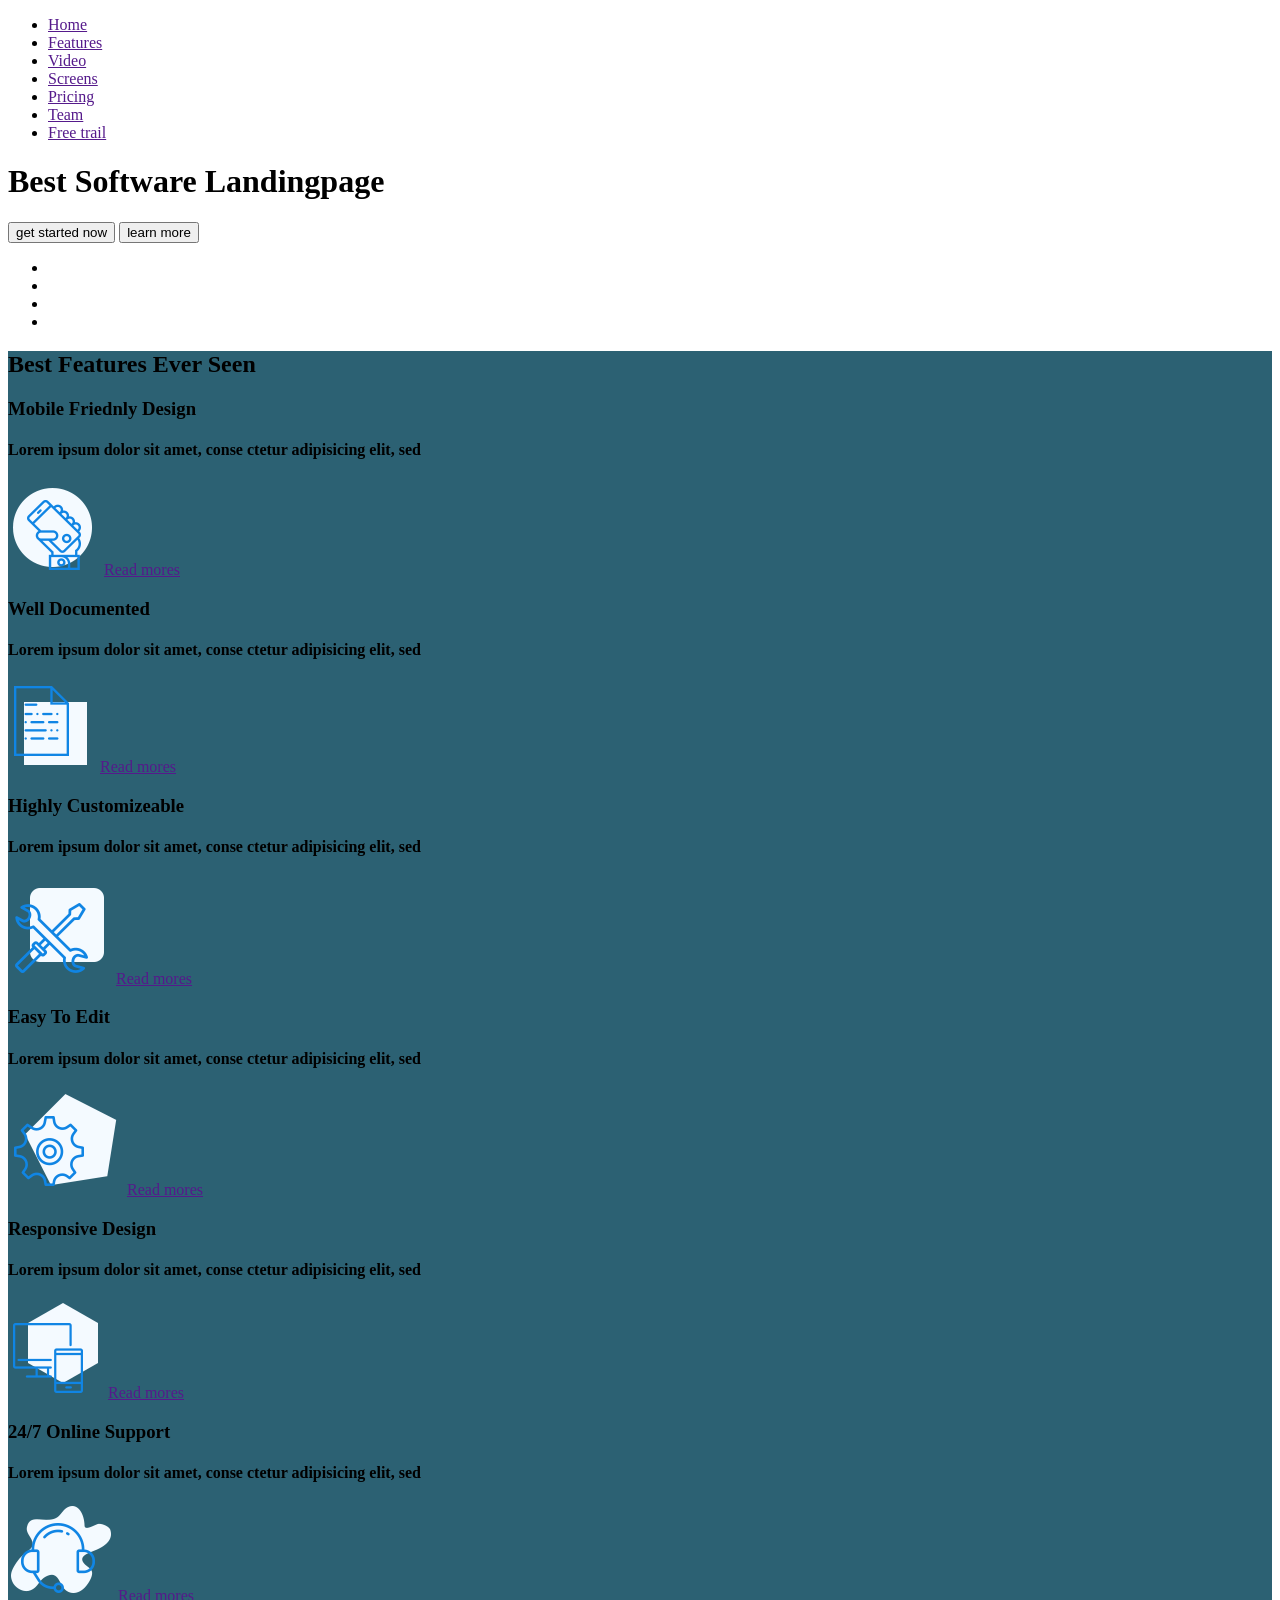
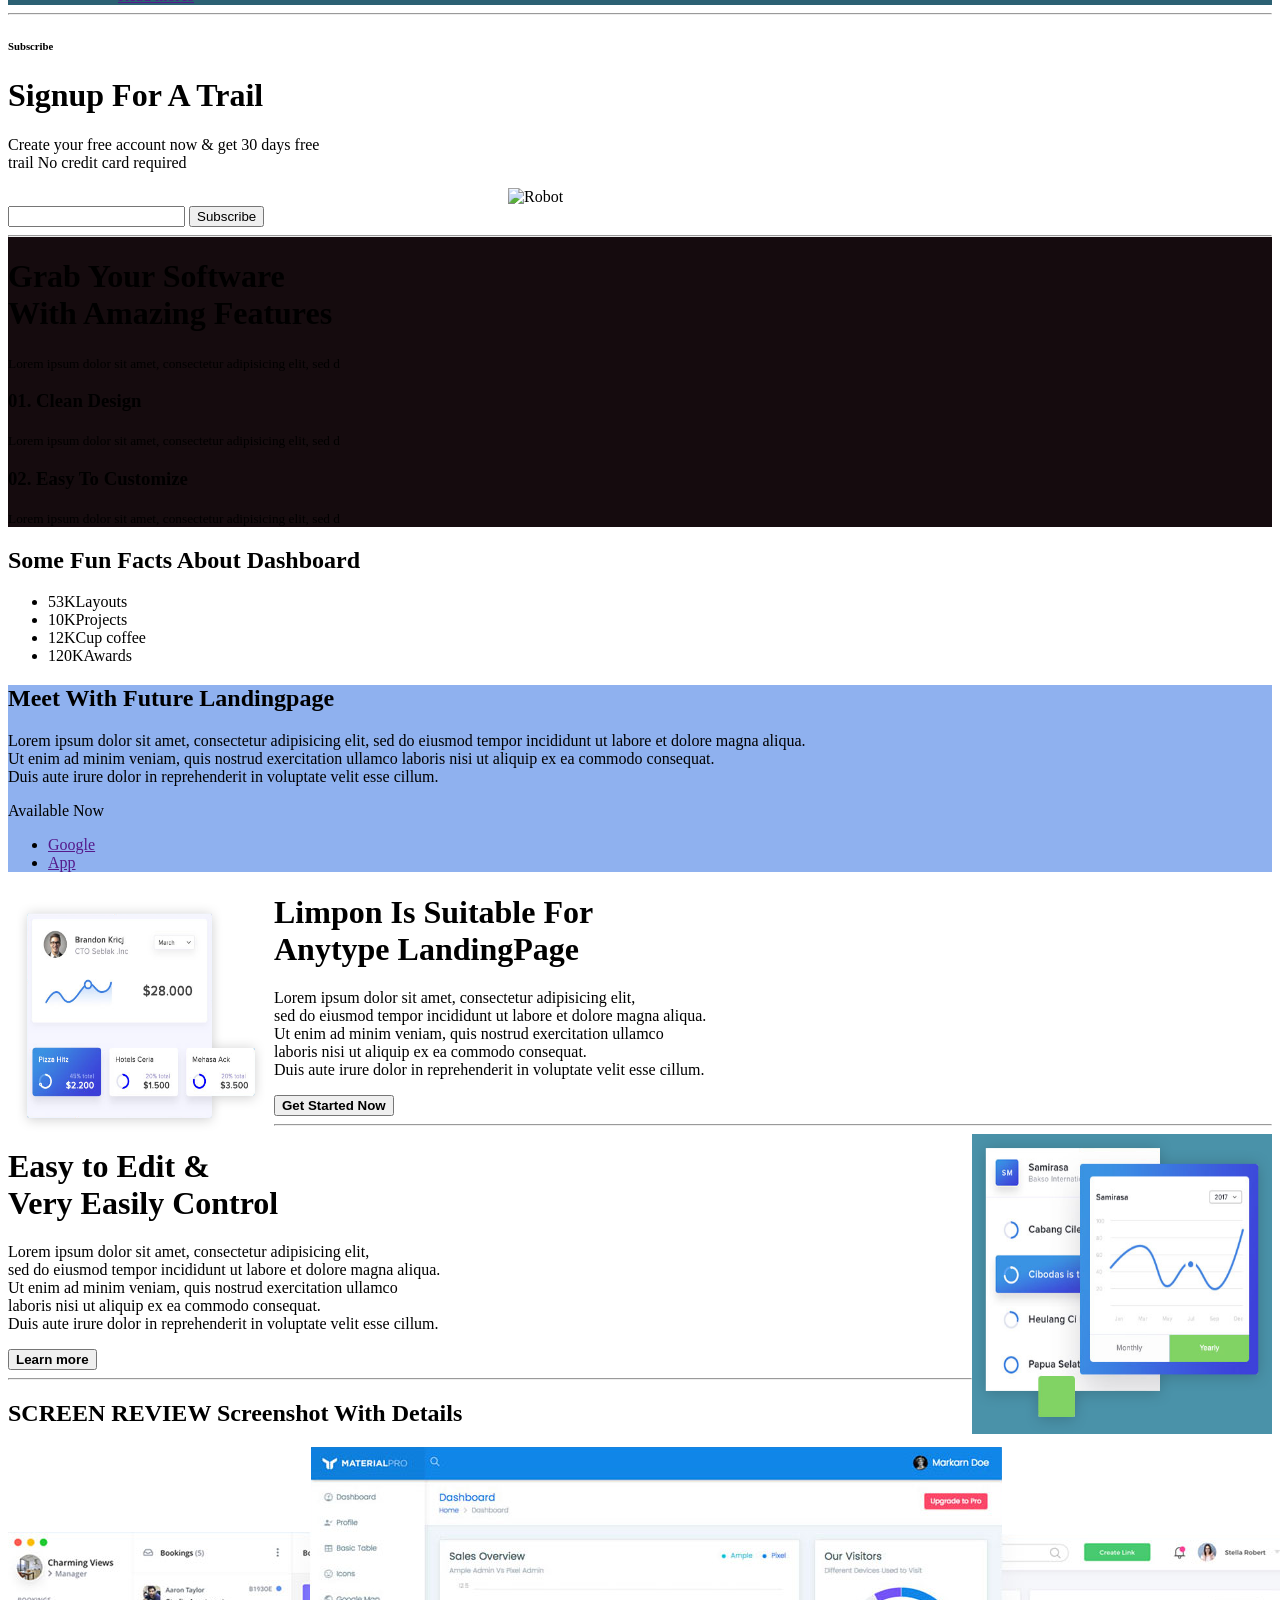
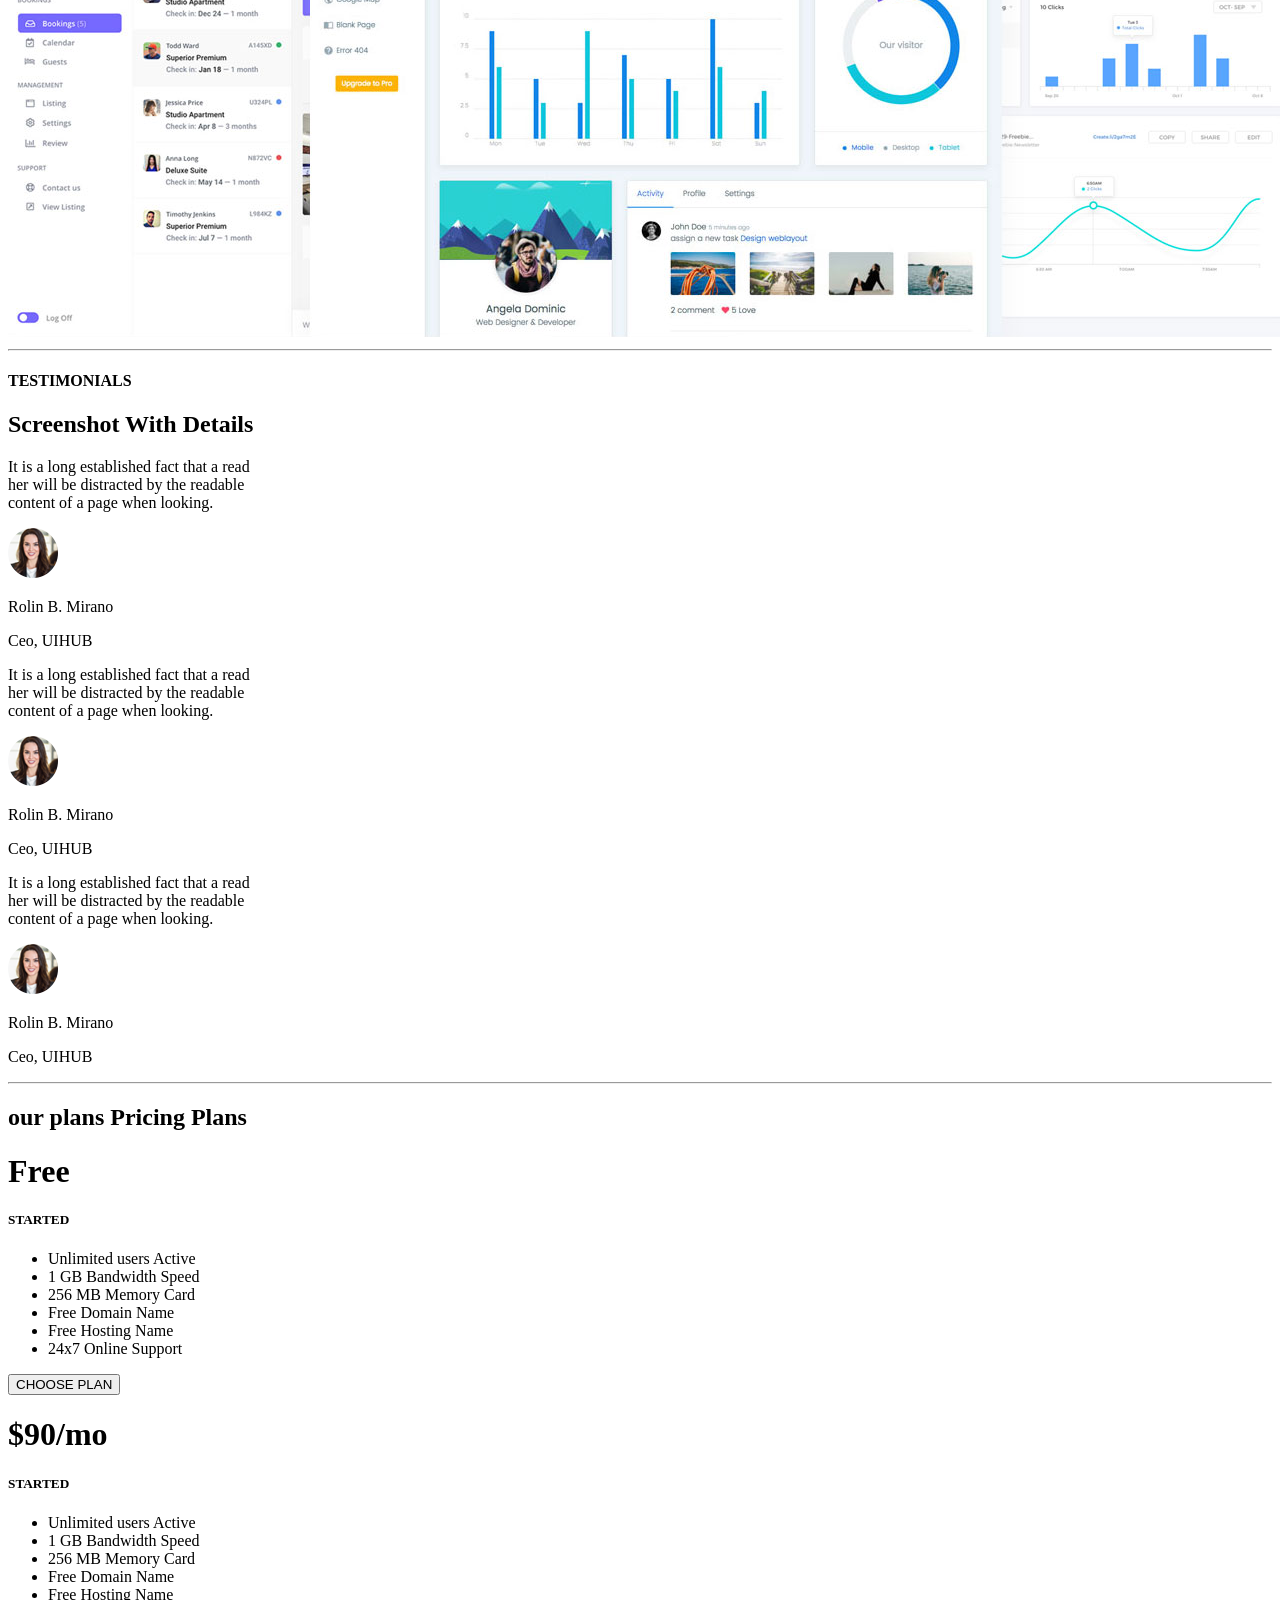
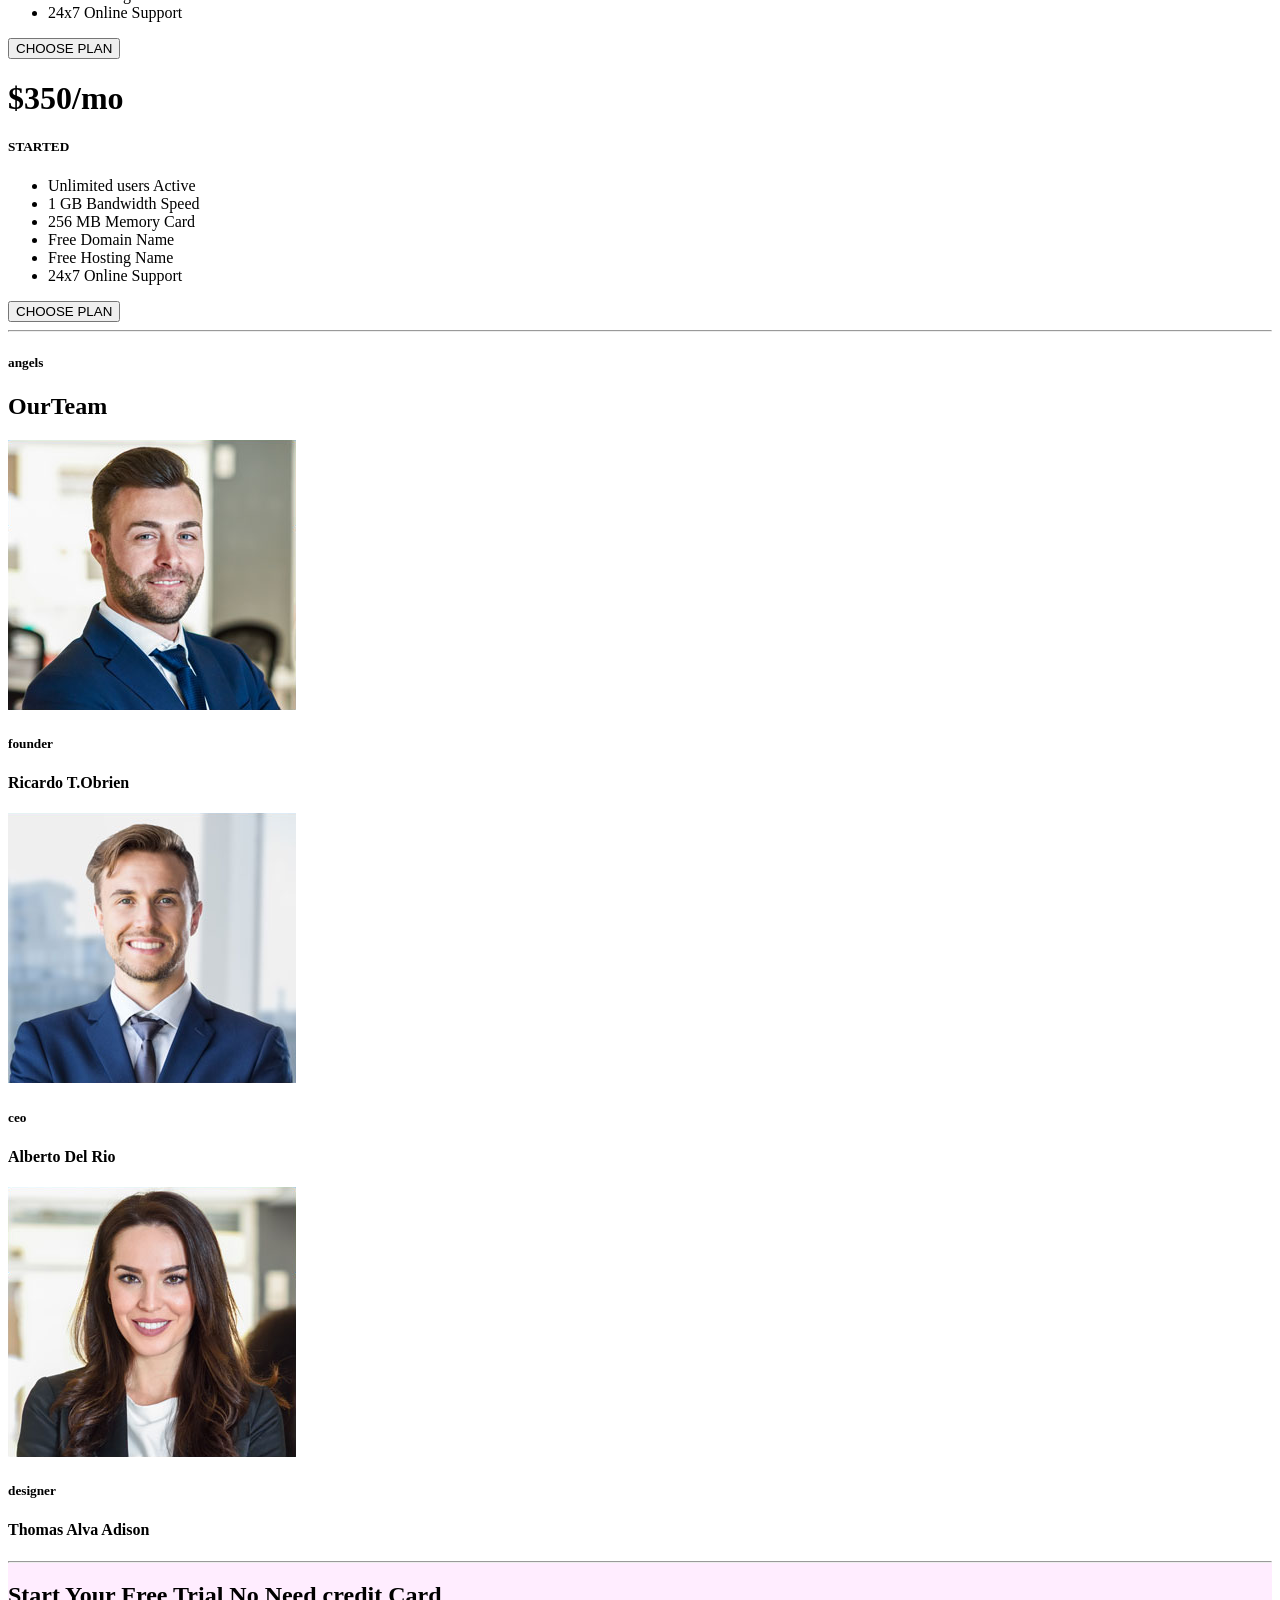
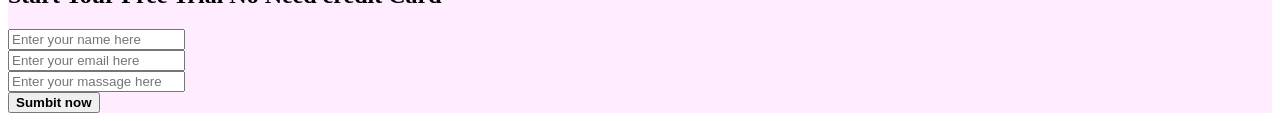
==== index.html @ 0059cb5c "first commit" ====
<!DOCTYPE html>
<html lang="en">
<head>
    <meta charset="UTF-8">
    <title>Limpon2</title>
    <link rel="apple-touch-icon" sizes="57x57" href="img/favicon/apple-touch-icon-57x57.png" data-mce-href="img/favicon/apple-touch-icon-57x57.png">
    <link rel="apple-touch-icon" sizes="60x60" href="img/favicon/apple-touch-icon-60x60.png" data-mce-href="img/favicon/apple-touch-icon-60x60.png">
    <link rel="apple-touch-icon" sizes="72x72" href="img/favicon/apple-touch-icon-72x72.png" data-mce-href="img/favicon/apple-touch-icon-72x72.png">
    <link rel="apple-touch-icon" sizes="76x76" href="img/favicon/apple-touch-icon-76x76.png" data-mce-href="img/favicon/apple-touch-icon-76x76.png">
    <link rel="apple-touch-icon" sizes="114x114" href="img/favicon/apple-touch-icon-114x114.png" data-mce-href="img/favicon/apple-touch-icon-114x114.png">
    <link rel="apple-touch-icon" sizes="120x120" href="img/favicon/apple-touch-icon-120x120.png" data-mce-href="img/favicon/apple-touch-icon-120x120.png">
    <link rel="apple-touch-icon" sizes="144x144" href="img/favicon/apple-touch-icon-144x144.png" data-mce-href="img/favicon/apple-touch-icon-144x144.png">
    <link rel="apple-touch-icon" sizes="152x152" href="img/favicon/apple-touch-icon-152x152.png" data-mce-href="img/favicon/apple-touch-icon-152x152.png">
    <link rel="apple-touch-icon" sizes="180x180" href="img/favicon/apple-touch-icon-180x180.png" data-mce-href="img/favicon/apple-touch-icon-180x180.png">
    <link rel="icon" type="image/png" href="img/favicon/favicon-32x32.png" sizes="32x32" data-mce-href="img/favicon/favicon-32x32.png">
    <link rel="icon" type="image/png" href="img/favicon/android-chrome-192x192.png" sizes="192x192" data-mce-href="img/favicon/android-chrome-192x192.png">
    <link rel="icon" type="image/png" href="img/favicon/favicon-96x96.png" sizes="96x96" data-mce-href="img/favicon/favicon-96x96.png">
    <link rel="icon" type="image/png" href="img/favicon/favicon-16x16.png" sizes="16x16" data-mce-href="img/favicon/favicon-16x16.png">

    <link rel="stylesheet" href="css/style.css">
    <link rel="stylesheet" href="https://cdnjs.cloudflare.com/ajax/libs/normalize/8.0.1/normalize.min.css" integrity="sha512-NhSC1YmyruXifcj/KFRWoC561YpHpc5Jtzgvbuzx5VozKpWvQ+4nXhPdFgmx8xqexRcpAglTj9sIBWINXa8x5w==" crossorigin="anonymous" referrerpolicy="no-referrer" />
    <link href="https://fonts.googleapis.com/css2?family=Open+Sans:wght@400;600;700;800&display=swap" rel="stylesheet">
</head>
<body>
    <!-- 1 header  -->
    <div class="page-header">
        <div class="wrap">
            <div class="box-header">
            <a href="#" class="logo"></a>
            <ul class="nav">
                <li><a href="" class="nav-item">Home</a></li>
                <li><a href="" class="nav-item">Features</a></li>
                <li><a href="" class="nav-item">Video</a></li>
                <li><a href="" class="nav-item">Screens</a></li>
                <li><a href="" class="nav-item">Pricing</a></li>
                <li><a href="" class="nav-item">Team</a></li>
                <li><a href="" class="btn-primary btn-free">Free trail</a></li>
            </ul>
        </div>

            <h1>Best Software Landingpage</h1>
            <div class="btn-group">
                <button class="btn-primary">get started now</button>
                <button class="btn-secondary">learn more</button>
            </div>

        </div>
        <div class="screen-img"></div>

    </div> 

    <!-- 2 sponsors -->
    <div class="page-sponsors">
        <div> 
            <ul class="list-sponsors wrap">
                <li class="list-sponsors-item sponsor-one"></li>
                <li class="list-sponsors-item sponsor-two"></li>
                <li class="list-sponsors-item sponsor-three"></li>
                <li class="list-sponsors-item sponsor-four"></li>
            </ul>
        </div>
    </div>

    <!-- 3 features -->
    <div class="features" style="background-color: rgb(44, 97, 115);">
        <div class="fea"> 
        <h2>Best Features Ever Seen</h2>
        <div>
        <h3>Mobile Friednly Design</h3>
        <h4>Lorem ipsum dolor sit amet, conse ctetur adipisicing elit, sed </h4>
        <img src="img/icon1.png" alt="">
        <a href="">Read mores</a>
        </div>
            <div>
            <h3>Well Documented</h3>
            <h4>Lorem ipsum dolor sit amet, conse ctetur adipisicing elit, sed </h4>
            <img src="img/icon2.png" alt="">
            <a href="">Read mores</a>
            </div>
                <div>
                <h3>Highly Customizeable<h3>
                <h4>Lorem ipsum dolor sit amet, conse ctetur adipisicing elit, sed </h4>
                <img src="img/icon3.png" alt="">
                <a href="">Read mores</a>
                </div>
                    <div>
                    <h3>Easy To Edit</h3>
                    <h4>Lorem ipsum dolor sit amet, conse ctetur adipisicing elit, sed </h4>
                    <img src="img/icon4.png" alt="">
                    <a href="">Read mores</a>
                    </div>
                        <div><h3>Responsive Design<h3>
                        <h4>Lorem ipsum dolor sit amet, conse ctetur adipisicing elit, sed </h4>
                        <img src="img/icon5.png" alt="">
                        <a href="">Read mores</a>
                        </div>
                            <div>
                            <h3>24/7 Online Support</h3>
                            <h4>Lorem ipsum dolor sit amet, conse ctetur adipisicing elit, sed </h4>
                            <img src="img/icon6.png" alt="">
                            <a href="">Read mores</a>
                            </div>
    </div>
</div>

<!--subscribe-->
    <div class = "Robot" >
        <div>
            <hr>
            <h6>Subscribe</h6>
            <h1>Signup For A Trail</h1>
        </div>
        <div>
            <p>Create your free account now & get 30 days free <br> 
                trail No credit card required</p> 
                <img style="margin:0 0 0 500px;" src="D:\Limpon2\img\Robot.png" alt="Robot">
        </div>
        <div><input type="search" id="site-search" name="q">
            <button class ="bth-third">Subscribe</button>
        </div>
    
    </div>

    <div class="Features" style="background-color: rgb(21, 11, 14);">
        <hr>
        <h1>Grab Your  Software <br>
            With Amazing  Features</h1>
        <small>Lorem ipsum dolor sit amet, consectetur adipisicing elit, sed d</small>
        <h3>01. Clean Design</h3>
        <small>Lorem ipsum dolor sit amet, consectetur adipisicing elit, sed d</small>
        <h3>02. Easy To Customize</h3>
        <small>Lorem ipsum dolor sit amet, consectetur adipisicing elit, sed d</small>
    </div>

    <div class="FunFucts">
        <div class="wrap">
            <h2 class="title-h2"> <span>Some Fun Facts</span> About Dashboard </h2>
            <ul class="Fun">
                <li><span>53K</span>Layouts</li>
                <li><span>10K</span>Projects</li>
                <li><span>12K</span>Cup coffee</li>
                <li><span>120K</span>Awards</li>
            </ul>
        </div>
    </div>

    <div class="Video" style="background-color: rgb(143, 177, 239);">
        <div>
        <h2>Meet With Future Landingpage</h2>
        <p>Lorem ipsum dolor sit amet, consectetur adipisicing elit, sed do eiusmod tempor incididunt ut labore et dolore magna aliqua.<br>
            Ut enim ad minim veniam, quis nostrud exercitation ullamco laboris nisi ut aliquip ex ea commodo consequat.<br>
            Duis aute irure dolor in reprehenderit in voluptate velit esse cillum.</p>
            <p>Available Now</p>
        <ul>
            <li><a href="" target="_blank">Google</a></li>
            <li><a href="" target="_blank"ё>App</a></li>
        </ul>
        </div>
    </div>

    <div class="Loremipsum">
        <div>
            <img src="img/Слой 2.png" alt="График" align="left" width="250" height="230" style=" border: 8px solid #ffffff;">
            <h1><b>Limpon Is Suitable For <br>
            Anytype LandingPage</b></h1>
            <p>Lorem ipsum dolor sit amet, consectetur adipisicing elit, <br>
            sed do eiusmod tempor incididunt ut labore et dolore magna aliqua. <br>
            Ut enim ad minim veniam, quis nostrud exercitation ullamco <br>
            laboris nisi ut aliquip ex ea commodo consequat. <br>
            Duis aute irure dolor in reprehenderit in voluptate velit esse cillum.</p>
            <button class="btn-four"><b>Get Started Now</b></button> 
        </div>
    </div>

    <div class="Loremipsum2">
        <div>
            <hr>
            <img src="img/Слой 3.png" alt="График" align="right" width="300" height="300" style="background-color: rgb(74, 146, 169);">
            <h1><b>Easy to Edit & <br>
                Very Easily Control</b></h1></p>
                <p>Lorem ipsum dolor sit amet, consectetur adipisicing elit, <br>
                sed do eiusmod tempor incididunt ut labore et dolore magna aliqua. <br>
                Ut enim ad minim veniam, quis nostrud exercitation ullamco <br>
                laboris nisi ut aliquip ex ea commodo consequat. <br>
                Duis aute irure dolor in reprehenderit in voluptate velit esse cillum.</p>
                <button class="btn-five"><b>Learn more</b></button>
        </div>
    </div>

    <div class="screen_preview">
        <div>
            <hr>
            <h2 class="title-h2-40"> <span> SCREEN REVIEW </span> Screenshot With Details</h2>
            <img src="img/Слой 4.png" alt="График">
        </div>
    </div>
    
    <div class="testimonials">
        <div>
            <hr>
            <h4> TESTIMONIALS </h4>
            <h2> Screenshot With Details</h2>
            <div class="testimonials_1" >
            <div>
                <p> It is a long established fact that a read<br>
                her will be distracted by the readable <br>
                content of a page when looking.</p>
            <img src="img/Слой 7 копия.png" alt="клиент"> 
            <p class = "client"> Rolin B. Mirano </p> 
            <p class = "ceo"> Ceo, UIHUB </p> 
            </div>
            <div>
                <p> It is a long established fact that a read<br>
                her will be distracted by the readable <br>
                content of a page when looking.</p>
            <img src="img/Слой 7 копия.png" alt="клиент"> 
            <p class = "client"> Rolin B. Mirano </p> 
            <p class = "ceo"> Ceo, UIHUB </p> 
            </div>
            <div>
                <p> It is a long established fact that a read<br>
                her will be distracted by the readable <br>
                content of a page when looking.</p>
            <img src="img/Слой 7 копия.png" alt="клиент"> 
            <p class = "client"> Rolin B. Mirano </p> 
            <p class = "ceo"> Ceo, UIHUB </p> 
            </div>
        </div>
    </div>
</div>
<!--plan-->
    <div class="page-plans">
        <div>
            <hr>
            <h2 class="title-h2-40"> <span> our plans </span> Pricing Plans </h2> 
            <div class="box-prise">
            <div class="box-price-item">
            <h1> Free </h1>
            <h5 class="started"> STARTED </h5>
            <ul>
                <li>Unlimited users Active</li>
                <li>1 GB Bandwidth Speed</li>
                <li>256 MB Memory Card</li>
                <li>Free Domain Name</li>
                <li>Free Hosting Name</li>
                <li>24x7 Online Support</li>
            </ul>
                <button class="btn-six"> CHOOSE PLAN </button>
            </div>
            <div class="box-price-item-active">
                <h1> $90/mo </h1>
                <h5 class="started"> STARTED </h5>
                <ul>
                    <li>Unlimited users Active</li>
                    <li>1 GB Bandwidth Speed</li>
                    <li>256 MB Memory Card</li>
                    <li>Free Domain Name</li>
                    <li>Free Hosting Name</li>
                    <li>24x7 Online Support</li>
                </ul>
                    <button class="btn-seven"> CHOOSE PLAN </button>
                </div>
                <div  class="box-price-item">
                    <h1> $350/mo </h1>
                    <h5 class="started"> STARTED </h5>
                    <ul>
                        <li>Unlimited users Active</li>
                        <li>1 GB Bandwidth Speed</li>
                        <li>256 MB Memory Card</li>
                        <li>Free Domain Name</li>
                        <li>Free Hosting Name</li>
                        <li>24x7 Online Support</li>
                    </ul>
                        <button class="btn-six"> CHOOSE PLAN </button>
                    </div>
                </div>
            </div>
        </div>

    <div class="angels">
        <div>
            <div class="angels_1">
                <hr>
            <h5> angels </h5>
            <h2> OurTeam</h2>
            </div>
        <div class="Personal">
        <div>
            <img src="img/Ricardo.png" alt="Ricardo">
            <h5>founder</h5>
            <h4>Ricardo T.Obrien</h4>
        </div>
        <div>
            <img src="img/Alberto.png" alt="Alberto">
            <h5>ceo</h5>
            <h4>Alberto Del Rio</h4>
        </div>
        <div>
            <img src="img/Thomas.png" alt="Thomas">
            <h5>designer</h5>
            <h4>Thomas Alva Adison</h4>
        </div>
        </div>
        </div>
    </div>

    <div class = "Trial" style="background-color: rgb(255, 237, 255);">
        <div>
            <hr>
            <h2>Start Your Free Trial No Need credit Card</h2>
            <form>
                <input class="forms" type="name" placeholder="Enter your name here"><br>
                <input class="forms" type="email" placeholder="Enter your email here"><br>
                <input class="forms" type="massage" placeholder="Enter your massage here"><br>
            </form>
            <button class="btn-primary"><b>Sumbit now</b></button>
        </div>
    </div>
</body>
</html>
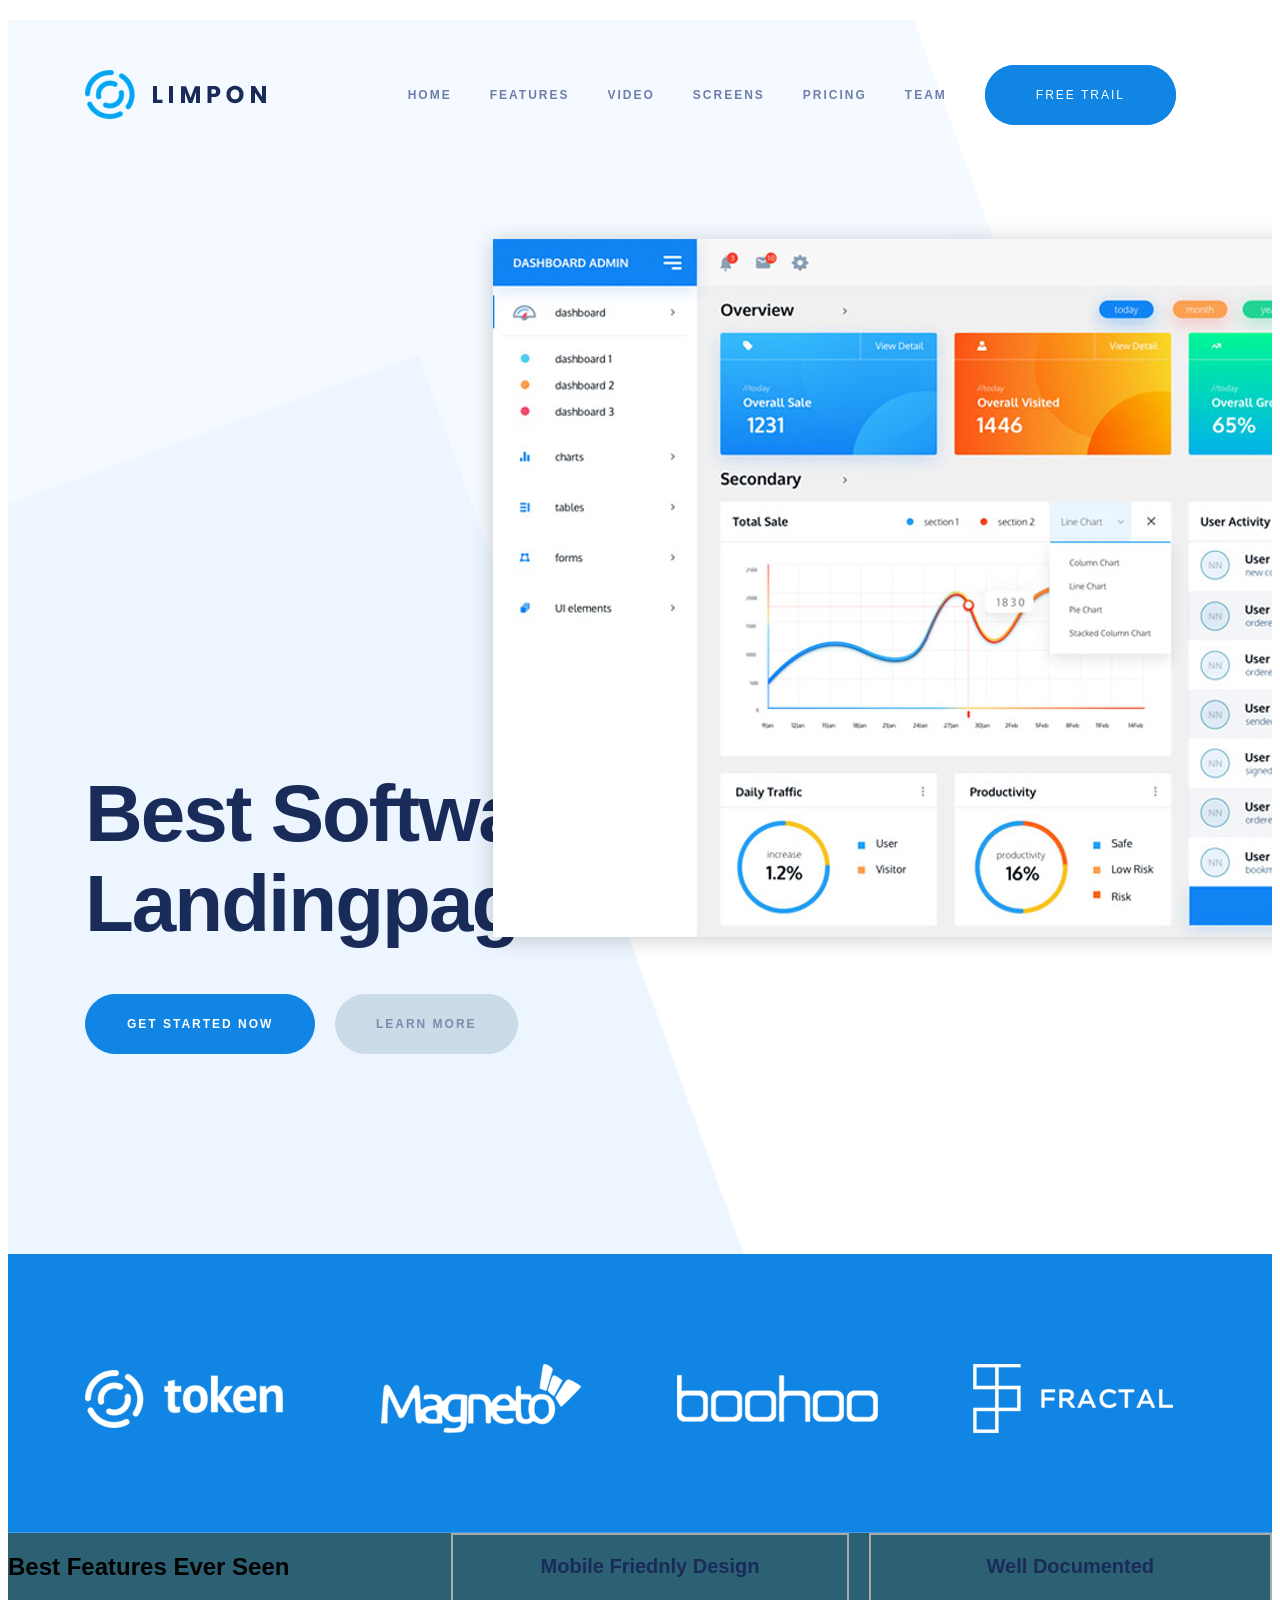
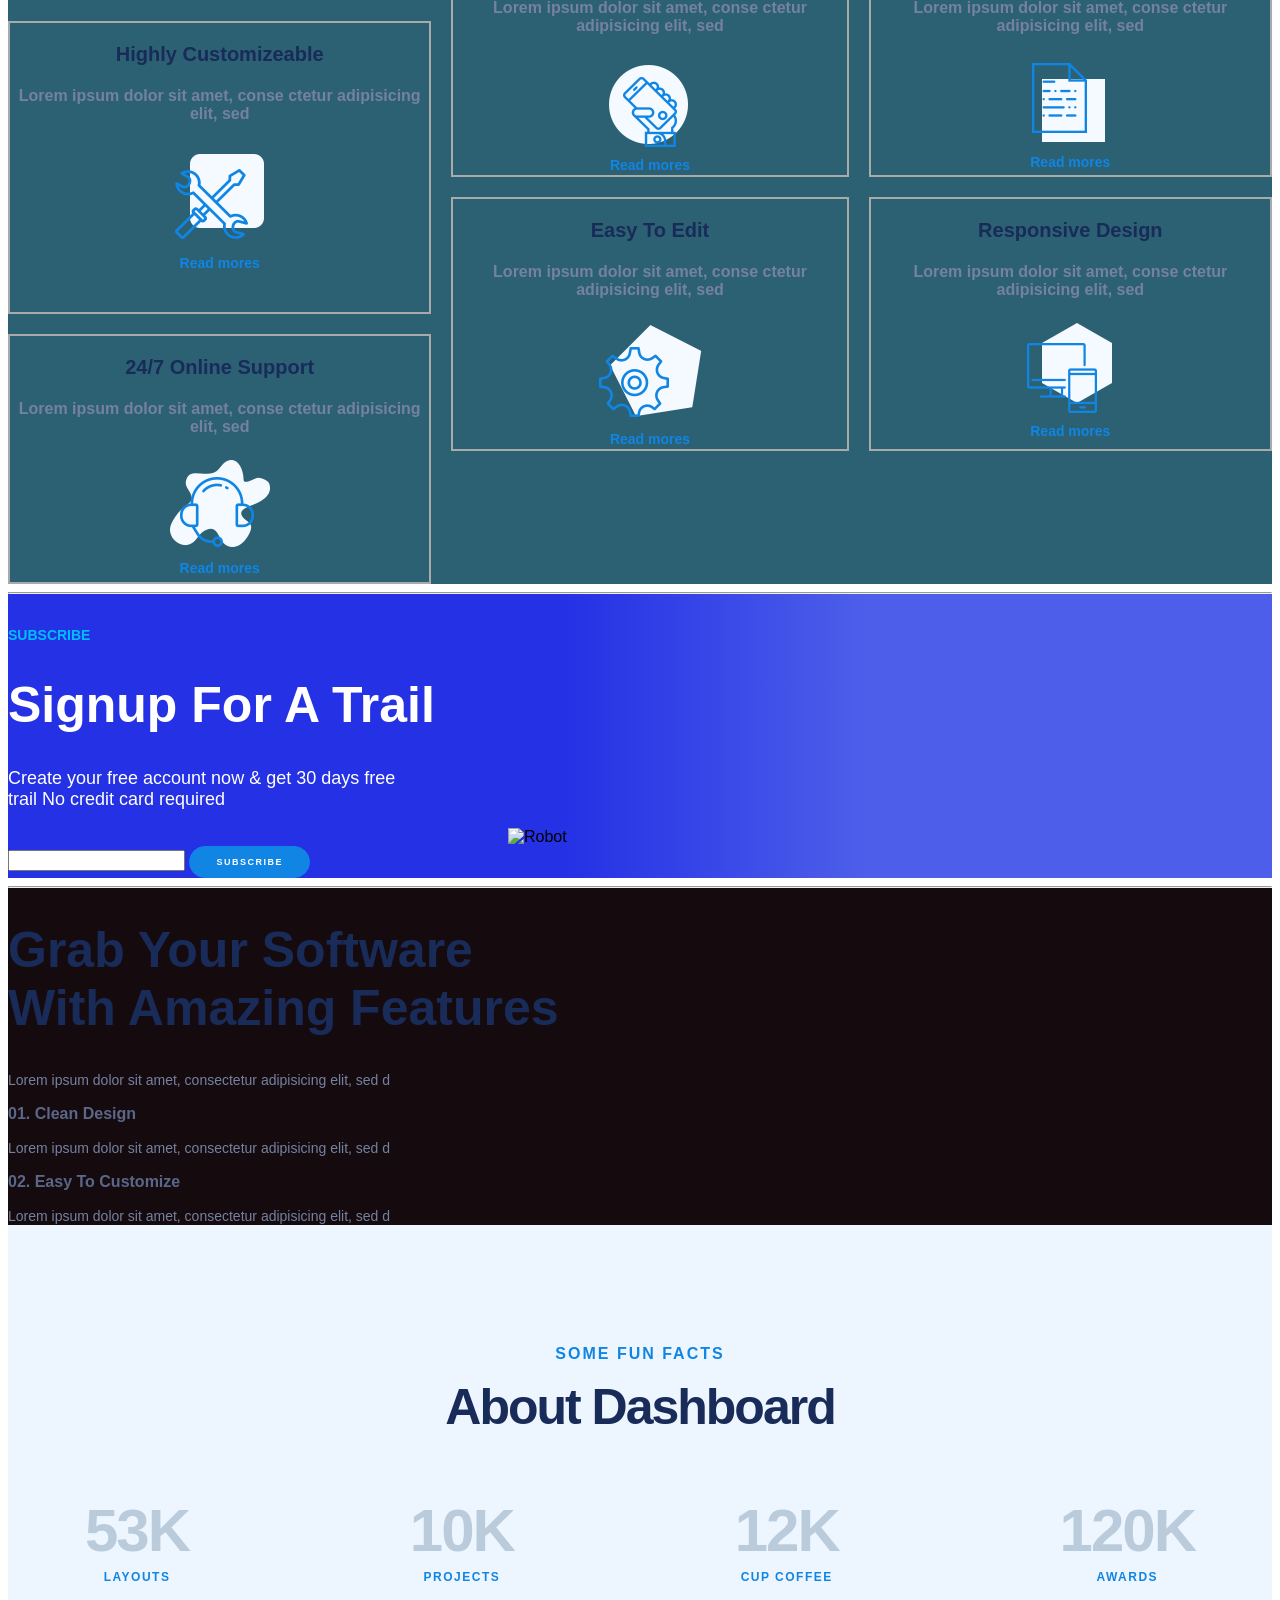
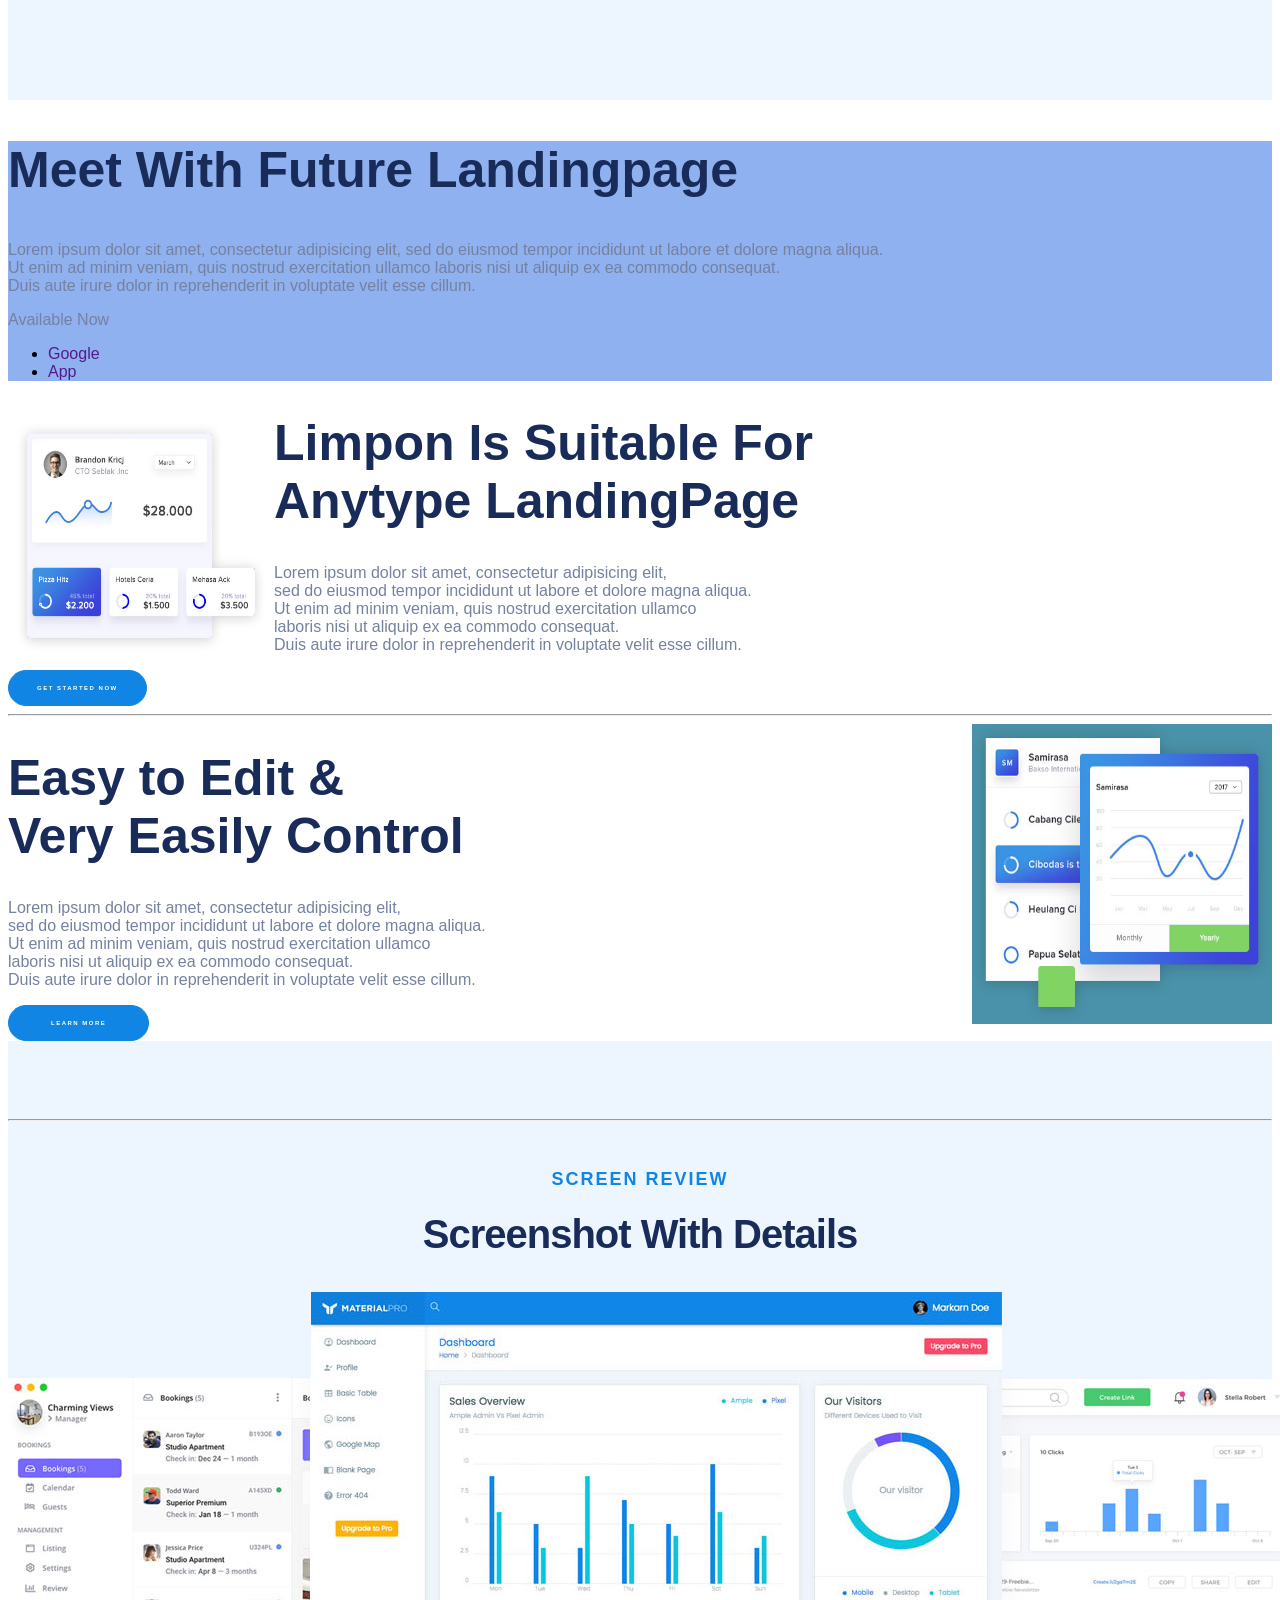
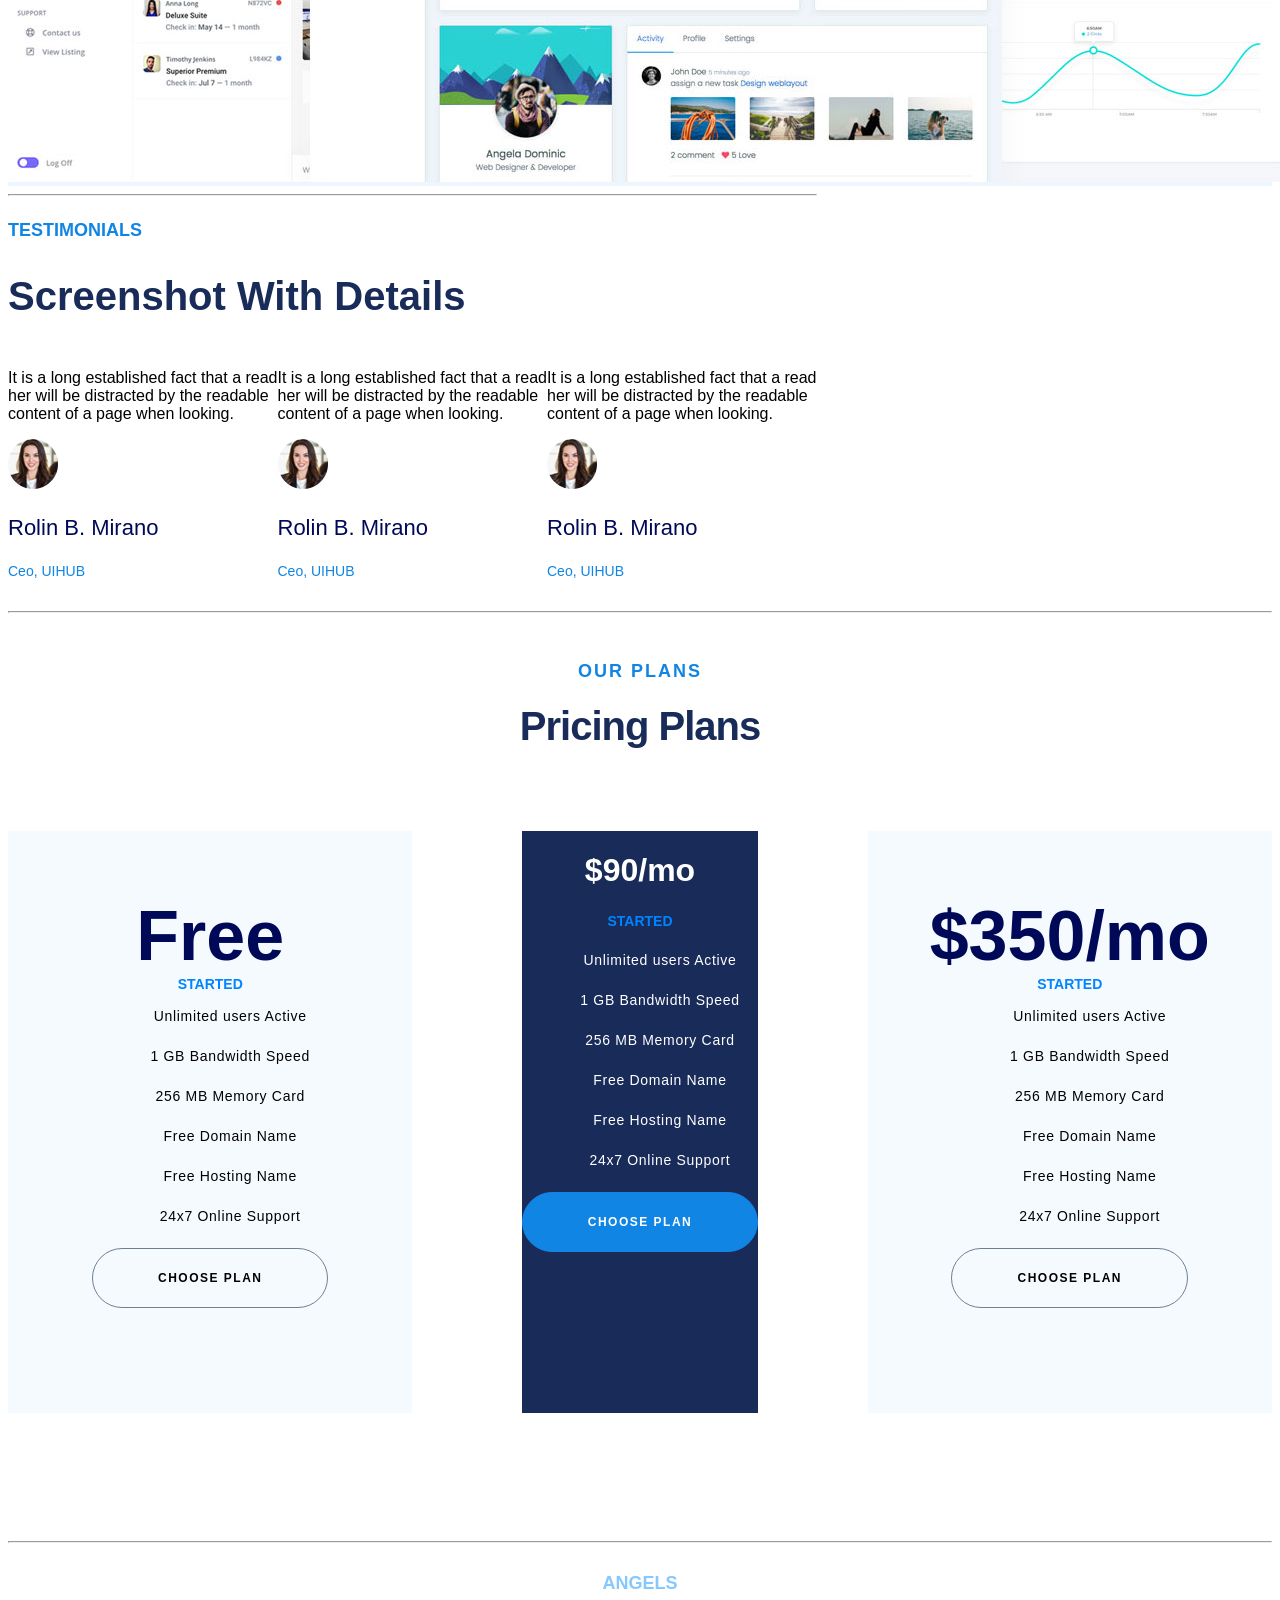
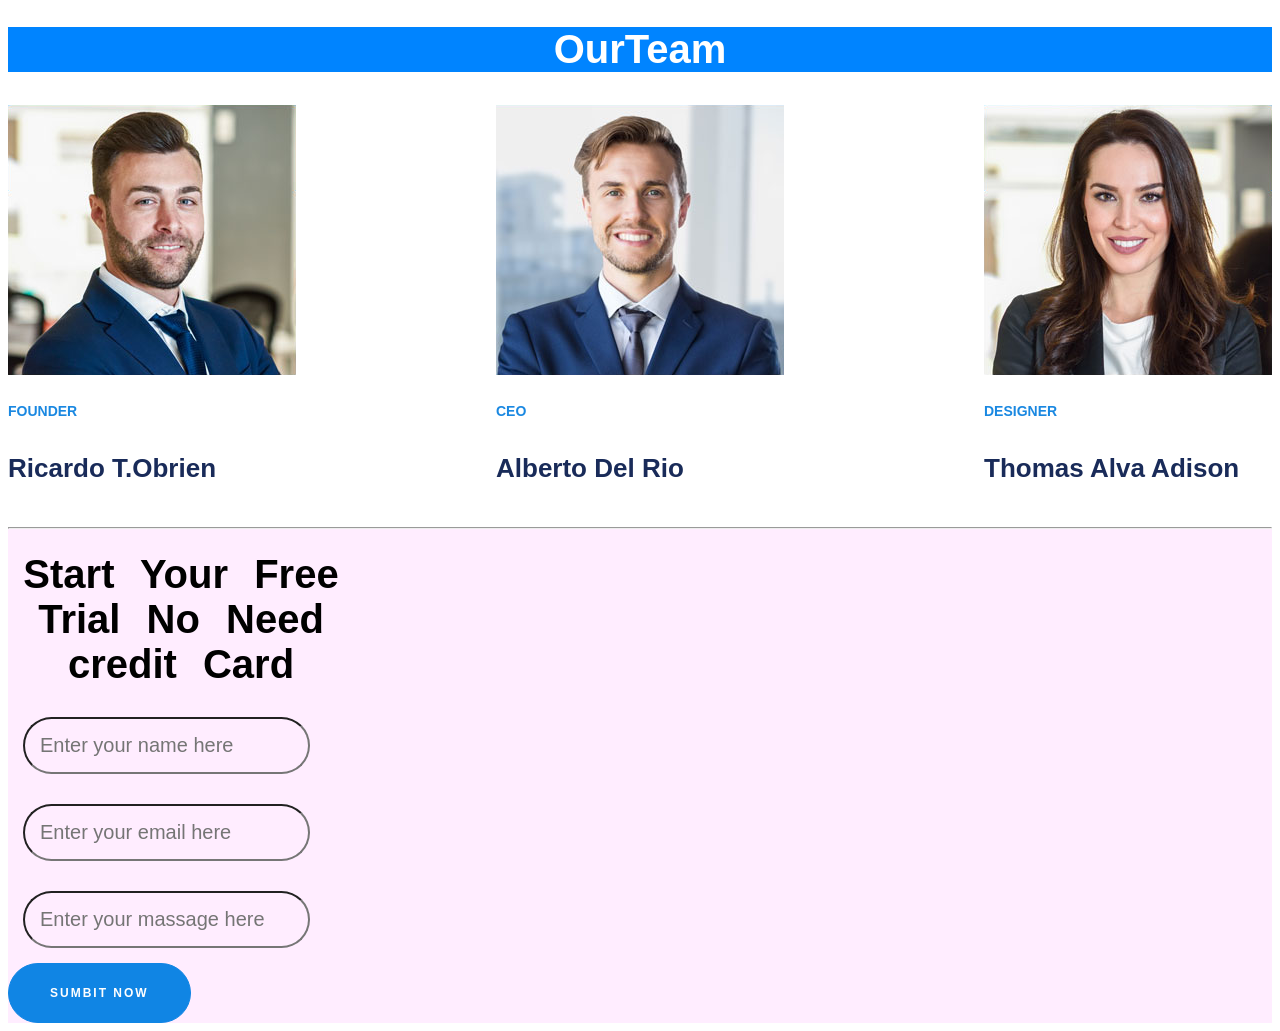
==== commit 7a1a7826: "Add files via upload" ====
--- a/index.html
+++ b/index.html
@@ -1,320 +1,322 @@
-<!DOCTYPE html>
-<html lang="en">
-<head>
-    <meta charset="UTF-8">
-    <title>Limpon2</title>
-    <link rel="apple-touch-icon" sizes="57x57" href="img/favicon/apple-touch-icon-57x57.png" data-mce-href="img/favicon/apple-touch-icon-57x57.png">
-    <link rel="apple-touch-icon" sizes="60x60" href="img/favicon/apple-touch-icon-60x60.png" data-mce-href="img/favicon/apple-touch-icon-60x60.png">
-    <link rel="apple-touch-icon" sizes="72x72" href="img/favicon/apple-touch-icon-72x72.png" data-mce-href="img/favicon/apple-touch-icon-72x72.png">
-    <link rel="apple-touch-icon" sizes="76x76" href="img/favicon/apple-touch-icon-76x76.png" data-mce-href="img/favicon/apple-touch-icon-76x76.png">
-    <link rel="apple-touch-icon" sizes="114x114" href="img/favicon/apple-touch-icon-114x114.png" data-mce-href="img/favicon/apple-touch-icon-114x114.png">
-    <link rel="apple-touch-icon" sizes="120x120" href="img/favicon/apple-touch-icon-120x120.png" data-mce-href="img/favicon/apple-touch-icon-120x120.png">
-    <link rel="apple-touch-icon" sizes="144x144" href="img/favicon/apple-touch-icon-144x144.png" data-mce-href="img/favicon/apple-touch-icon-144x144.png">
-    <link rel="apple-touch-icon" sizes="152x152" href="img/favicon/apple-touch-icon-152x152.png" data-mce-href="img/favicon/apple-touch-icon-152x152.png">
-    <link rel="apple-touch-icon" sizes="180x180" href="img/favicon/apple-touch-icon-180x180.png" data-mce-href="img/favicon/apple-touch-icon-180x180.png">
-    <link rel="icon" type="image/png" href="img/favicon/favicon-32x32.png" sizes="32x32" data-mce-href="img/favicon/favicon-32x32.png">
-    <link rel="icon" type="image/png" href="img/favicon/android-chrome-192x192.png" sizes="192x192" data-mce-href="img/favicon/android-chrome-192x192.png">
-    <link rel="icon" type="image/png" href="img/favicon/favicon-96x96.png" sizes="96x96" data-mce-href="img/favicon/favicon-96x96.png">
-    <link rel="icon" type="image/png" href="img/favicon/favicon-16x16.png" sizes="16x16" data-mce-href="img/favicon/favicon-16x16.png">
-
-    <link rel="stylesheet" href="css/style.css">
-    <link rel="stylesheet" href="https://cdnjs.cloudflare.com/ajax/libs/normalize/8.0.1/normalize.min.css" integrity="sha512-NhSC1YmyruXifcj/KFRWoC561YpHpc5Jtzgvbuzx5VozKpWvQ+4nXhPdFgmx8xqexRcpAglTj9sIBWINXa8x5w==" crossorigin="anonymous" referrerpolicy="no-referrer" />
-    <link href="https://fonts.googleapis.com/css2?family=Open+Sans:wght@400;600;700;800&display=swap" rel="stylesheet">
-</head>
-<body>
-    <!-- 1 header  -->
-    <div class="page-header">
-        <div class="wrap">
-            <div class="box-header">
-            <a href="#" class="logo"></a>
-            <ul class="nav">
-                <li><a href="" class="nav-item">Home</a></li>
-                <li><a href="" class="nav-item">Features</a></li>
-                <li><a href="" class="nav-item">Video</a></li>
-                <li><a href="" class="nav-item">Screens</a></li>
-                <li><a href="" class="nav-item">Pricing</a></li>
-                <li><a href="" class="nav-item">Team</a></li>
-                <li><a href="" class="btn-primary btn-free">Free trail</a></li>
-            </ul>
-        </div>
-
-            <h1>Best Software Landingpage</h1>
-            <div class="btn-group">
-                <button class="btn-primary">get started now</button>
-                <button class="btn-secondary">learn more</button>
-            </div>
-
-        </div>
-        <div class="screen-img"></div>
-
-    </div> 
-
-    <!-- 2 sponsors -->
-    <div class="page-sponsors">
-        <div> 
-            <ul class="list-sponsors wrap">
-                <li class="list-sponsors-item sponsor-one"></li>
-                <li class="list-sponsors-item sponsor-two"></li>
-                <li class="list-sponsors-item sponsor-three"></li>
-                <li class="list-sponsors-item sponsor-four"></li>
-            </ul>
-        </div>
-    </div>
-
-    <!-- 3 features -->
-    <div class="features" style="background-color: rgb(44, 97, 115);">
-        <div class="fea"> 
-        <h2>Best Features Ever Seen</h2>
-        <div>
-        <h3>Mobile Friednly Design</h3>
-        <h4>Lorem ipsum dolor sit amet, conse ctetur adipisicing elit, sed </h4>
-        <img src="img/icon1.png" alt="">
-        <a href="">Read mores</a>
-        </div>
-            <div>
-            <h3>Well Documented</h3>
-            <h4>Lorem ipsum dolor sit amet, conse ctetur adipisicing elit, sed </h4>
-            <img src="img/icon2.png" alt="">
-            <a href="">Read mores</a>
-            </div>
-                <div>
-                <h3>Highly Customizeable<h3>
-                <h4>Lorem ipsum dolor sit amet, conse ctetur adipisicing elit, sed </h4>
-                <img src="img/icon3.png" alt="">
-                <a href="">Read mores</a>
-                </div>
-                    <div>
-                    <h3>Easy To Edit</h3>
-                    <h4>Lorem ipsum dolor sit amet, conse ctetur adipisicing elit, sed </h4>
-                    <img src="img/icon4.png" alt="">
-                    <a href="">Read mores</a>
-                    </div>
-                        <div><h3>Responsive Design<h3>
-                        <h4>Lorem ipsum dolor sit amet, conse ctetur adipisicing elit, sed </h4>
-                        <img src="img/icon5.png" alt="">
-                        <a href="">Read mores</a>
-                        </div>
-                            <div>
-                            <h3>24/7 Online Support</h3>
-                            <h4>Lorem ipsum dolor sit amet, conse ctetur adipisicing elit, sed </h4>
-                            <img src="img/icon6.png" alt="">
-                            <a href="">Read mores</a>
-                            </div>
-    </div>
-</div>
-
-<!--subscribe-->
-    <div class = "Robot" >
-        <div>
-            <hr>
-            <h6>Subscribe</h6>
-            <h1>Signup For A Trail</h1>
-        </div>
-        <div>
-            <p>Create your free account now & get 30 days free <br> 
-                trail No credit card required</p> 
-                <img style="margin:0 0 0 500px;" src="D:\Limpon2\img\Robot.png" alt="Robot">
-        </div>
-        <div><input type="search" id="site-search" name="q">
-            <button class ="bth-third">Subscribe</button>
-        </div>
-    
-    </div>
-
-    <div class="Features" style="background-color: rgb(21, 11, 14);">
-        <hr>
-        <h1>Grab Your  Software <br>
-            With Amazing  Features</h1>
-        <small>Lorem ipsum dolor sit amet, consectetur adipisicing elit, sed d</small>
-        <h3>01. Clean Design</h3>
-        <small>Lorem ipsum dolor sit amet, consectetur adipisicing elit, sed d</small>
-        <h3>02. Easy To Customize</h3>
-        <small>Lorem ipsum dolor sit amet, consectetur adipisicing elit, sed d</small>
-    </div>
-
-    <div class="FunFucts">
-        <div class="wrap">
-            <h2 class="title-h2"> <span>Some Fun Facts</span> About Dashboard </h2>
-            <ul class="Fun">
-                <li><span>53K</span>Layouts</li>
-                <li><span>10K</span>Projects</li>
-                <li><span>12K</span>Cup coffee</li>
-                <li><span>120K</span>Awards</li>
-            </ul>
-        </div>
-    </div>
-
-    <div class="Video" style="background-color: rgb(143, 177, 239);">
-        <div>
-        <h2>Meet With Future Landingpage</h2>
-        <p>Lorem ipsum dolor sit amet, consectetur adipisicing elit, sed do eiusmod tempor incididunt ut labore et dolore magna aliqua.<br>
-            Ut enim ad minim veniam, quis nostrud exercitation ullamco laboris nisi ut aliquip ex ea commodo consequat.<br>
-            Duis aute irure dolor in reprehenderit in voluptate velit esse cillum.</p>
-            <p>Available Now</p>
-        <ul>
-            <li><a href="" target="_blank">Google</a></li>
-            <li><a href="" target="_blank"ё>App</a></li>
-        </ul>
-        </div>
-    </div>
-
-    <div class="Loremipsum">
-        <div>
-            <img src="img/Слой 2.png" alt="График" align="left" width="250" height="230" style=" border: 8px solid #ffffff;">
-            <h1><b>Limpon Is Suitable For <br>
-            Anytype LandingPage</b></h1>
-            <p>Lorem ipsum dolor sit amet, consectetur adipisicing elit, <br>
-            sed do eiusmod tempor incididunt ut labore et dolore magna aliqua. <br>
-            Ut enim ad minim veniam, quis nostrud exercitation ullamco <br>
-            laboris nisi ut aliquip ex ea commodo consequat. <br>
-            Duis aute irure dolor in reprehenderit in voluptate velit esse cillum.</p>
-            <button class="btn-four"><b>Get Started Now</b></button> 
-        </div>
-    </div>
-
-    <div class="Loremipsum2">
-        <div>
-            <hr>
-            <img src="img/Слой 3.png" alt="График" align="right" width="300" height="300" style="background-color: rgb(74, 146, 169);">
-            <h1><b>Easy to Edit & <br>
-                Very Easily Control</b></h1></p>
-                <p>Lorem ipsum dolor sit amet, consectetur adipisicing elit, <br>
-                sed do eiusmod tempor incididunt ut labore et dolore magna aliqua. <br>
-                Ut enim ad minim veniam, quis nostrud exercitation ullamco <br>
-                laboris nisi ut aliquip ex ea commodo consequat. <br>
-                Duis aute irure dolor in reprehenderit in voluptate velit esse cillum.</p>
-                <button class="btn-five"><b>Learn more</b></button>
-        </div>
-    </div>
-
-    <div class="screen_preview">
-        <div>
-            <hr>
-            <h2 class="title-h2-40"> <span> SCREEN REVIEW </span> Screenshot With Details</h2>
-            <img src="img/Слой 4.png" alt="График">
-        </div>
-    </div>
-    
-    <div class="testimonials">
-        <div>
-            <hr>
-            <h4> TESTIMONIALS </h4>
-            <h2> Screenshot With Details</h2>
-            <div class="testimonials_1" >
-            <div>
-                <p> It is a long established fact that a read<br>
-                her will be distracted by the readable <br>
-                content of a page when looking.</p>
-            <img src="img/Слой 7 копия.png" alt="клиент"> 
-            <p class = "client"> Rolin B. Mirano </p> 
-            <p class = "ceo"> Ceo, UIHUB </p> 
-            </div>
-            <div>
-                <p> It is a long established fact that a read<br>
-                her will be distracted by the readable <br>
-                content of a page when looking.</p>
-            <img src="img/Слой 7 копия.png" alt="клиент"> 
-            <p class = "client"> Rolin B. Mirano </p> 
-            <p class = "ceo"> Ceo, UIHUB </p> 
-            </div>
-            <div>
-                <p> It is a long established fact that a read<br>
-                her will be distracted by the readable <br>
-                content of a page when looking.</p>
-            <img src="img/Слой 7 копия.png" alt="клиент"> 
-            <p class = "client"> Rolin B. Mirano </p> 
-            <p class = "ceo"> Ceo, UIHUB </p> 
-            </div>
-        </div>
-    </div>
-</div>
-<!--plan-->
-    <div class="page-plans">
-        <div>
-            <hr>
-            <h2 class="title-h2-40"> <span> our plans </span> Pricing Plans </h2> 
-            <div class="box-prise">
-            <div class="box-price-item">
-            <h1> Free </h1>
-            <h5 class="started"> STARTED </h5>
-            <ul>
-                <li>Unlimited users Active</li>
-                <li>1 GB Bandwidth Speed</li>
-                <li>256 MB Memory Card</li>
-                <li>Free Domain Name</li>
-                <li>Free Hosting Name</li>
-                <li>24x7 Online Support</li>
-            </ul>
-                <button class="btn-six"> CHOOSE PLAN </button>
-            </div>
-            <div class="box-price-item-active">
-                <h1> $90/mo </h1>
-                <h5 class="started"> STARTED </h5>
-                <ul>
-                    <li>Unlimited users Active</li>
-                    <li>1 GB Bandwidth Speed</li>
-                    <li>256 MB Memory Card</li>
-                    <li>Free Domain Name</li>
-                    <li>Free Hosting Name</li>
-                    <li>24x7 Online Support</li>
-                </ul>
-                    <button class="btn-seven"> CHOOSE PLAN </button>
-                </div>
-                <div  class="box-price-item">
-                    <h1> $350/mo </h1>
-                    <h5 class="started"> STARTED </h5>
-                    <ul>
-                        <li>Unlimited users Active</li>
-                        <li>1 GB Bandwidth Speed</li>
-                        <li>256 MB Memory Card</li>
-                        <li>Free Domain Name</li>
-                        <li>Free Hosting Name</li>
-                        <li>24x7 Online Support</li>
-                    </ul>
-                        <button class="btn-six"> CHOOSE PLAN </button>
-                    </div>
-                </div>
-            </div>
-        </div>
-
-    <div class="angels">
-        <div>
-            <div class="angels_1">
-                <hr>
-            <h5> angels </h5>
-            <h2> OurTeam</h2>
-            </div>
-        <div class="Personal">
-        <div>
-            <img src="img/Ricardo.png" alt="Ricardo">
-            <h5>founder</h5>
-            <h4>Ricardo T.Obrien</h4>
-        </div>
-        <div>
-            <img src="img/Alberto.png" alt="Alberto">
-            <h5>ceo</h5>
-            <h4>Alberto Del Rio</h4>
-        </div>
-        <div>
-            <img src="img/Thomas.png" alt="Thomas">
-            <h5>designer</h5>
-            <h4>Thomas Alva Adison</h4>
-        </div>
-        </div>
-        </div>
-    </div>
-
-    <div class = "Trial" style="background-color: rgb(255, 237, 255);">
-        <div>
-            <hr>
-            <h2>Start Your Free Trial No Need credit Card</h2>
-            <form>
-                <input class="forms" type="name" placeholder="Enter your name here"><br>
-                <input class="forms" type="email" placeholder="Enter your email here"><br>
-                <input class="forms" type="massage" placeholder="Enter your massage here"><br>
-            </form>
-            <button class="btn-primary"><b>Sumbit now</b></button>
-        </div>
-    </div>
-</body>
-</html>+<!DOCTYPE html>
+<html lang="en">
+<head>
+    <meta charset="UTF-8">
+    <title>Limpon</title>
+    <link rel="apple-touch-icon" sizes="57x57" href="img/favicon/apple-touch-icon-57x57.png" data-mce-href="img/favicon/apple-touch-icon-57x57.png">
+    <link rel="apple-touch-icon" sizes="60x60" href="img/favicon/apple-touch-icon-60x60.png" data-mce-href="img/favicon/apple-touch-icon-60x60.png">
+    <link rel="apple-touch-icon" sizes="72x72" href="img/favicon/apple-touch-icon-72x72.png" data-mce-href="img/favicon/apple-touch-icon-72x72.png">
+    <link rel="apple-touch-icon" sizes="76x76" href="img/favicon/apple-touch-icon-76x76.png" data-mce-href="img/favicon/apple-touch-icon-76x76.png">
+    <link rel="apple-touch-icon" sizes="114x114" href="img/favicon/apple-touch-icon-114x114.png" data-mce-href="img/favicon/apple-touch-icon-114x114.png">
+    <link rel="apple-touch-icon" sizes="120x120" href="img/favicon/apple-touch-icon-120x120.png" data-mce-href="img/favicon/apple-touch-icon-120x120.png">
+    <link rel="apple-touch-icon" sizes="144x144" href="img/favicon/apple-touch-icon-144x144.png" data-mce-href="img/favicon/apple-touch-icon-144x144.png">
+    <link rel="apple-touch-icon" sizes="152x152" href="img/favicon/apple-touch-icon-152x152.png" data-mce-href="img/favicon/apple-touch-icon-152x152.png">
+    <link rel="apple-touch-icon" sizes="180x180" href="img/favicon/apple-touch-icon-180x180.png" data-mce-href="img/favicon/apple-touch-icon-180x180.png">
+    <link rel="icon" type="image/png" href="img/favicon/favicon-32x32.png" sizes="32x32" data-mce-href="img/favicon/favicon-32x32.png">
+    <link rel="icon" type="image/png" href="img/favicon/android-chrome-192x192.png" sizes="192x192" data-mce-href="img/favicon/android-chrome-192x192.png">
+    <link rel="icon" type="image/png" href="img/favicon/favicon-96x96.png" sizes="96x96" data-mce-href="img/favicon/favicon-96x96.png">
+    <link rel="icon" type="image/png" href="img/favicon/favicon-16x16.png" sizes="16x16" data-mce-href="img/favicon/favicon-16x16.png">
+
+    <link rel="stylesheet" href="css/Style.css">
+    <link rel="stylesheet" href="https://cdnjs.cloudflare.com/ajax/libs/normalize/8.0.1/normalize.min.css" integrity="sha512-NhSC1YmyruXifcj/KFRWoC561YpHpc5Jtzgvbuzx5VozKpWvQ+4nXhPdFgmx8xqexRcpAglTj9sIBWINXa8x5w==" crossorigin="anonymous" referrerpolicy="no-referrer" />
+    <link href="https://fonts.googleapis.com/css2?family=Open+Sans:wght@400;600;700;800&display=swap" rel="stylesheet">
+
+</head>
+<body>
+    <!-- 1 header  -->
+    <div class="page-header">
+        <div class="wrap">
+            <div class="box-header">
+            <a href="#" class="logo"></a>
+            <ul class="nav">
+                <li><a href="" class="nav-item">Home</a></li>
+                <li><a href="" class="nav-item">Features</a></li>
+                <li><a href="" class="nav-item">Video</a></li>
+                <li><a href="" class="nav-item">Screens</a></li>
+                <li><a href="" class="nav-item">Pricing</a></li>
+                <li><a href="" class="nav-item">Team</a></li>
+                <li><a href="" class="btn-primary btn-free">Free trail</a></li>
+            </ul>
+        </div>
+
+            <h1>Best Software Landingpage</h1>
+            <div class="btn-group">
+                <button class="btn-primary">get started now</button>
+                <button class="btn-secondary">learn more</button>
+            </div>
+
+        </div>
+        <div class="screen-img"></div>
+
+    </div> 
+
+    <!-- 2 sponsors -->
+    <div class="page-sponsors">
+        <div> 
+            <ul class="list-sponsors wrap">
+                <li class="list-sponsors-item sponsor-one"></li>
+                <li class="list-sponsors-item sponsor-two"></li>
+                <li class="list-sponsors-item sponsor-three"></li>
+                <li class="list-sponsors-item sponsor-four"></li>
+            </ul>
+        </div>
+    </div>
+
+    <!-- 3 features -->
+<div class="features-grid" style="background-color: rgb(44, 97, 115);">
+    <div class="fea-grid"> 
+        <h2>Best Features Ever Seen</h2>
+        <div class="grid-item item1">
+        <h3>Mobile Friednly Design</h3>
+        <h4>Lorem ipsum dolor sit amet, conse ctetur adipisicing elit, sed </h4>
+        <img class="pg1" src="img/icon1.png" alt="">
+        <a href="">Read mores</a>
+        </div>
+            <div class="grid-item item2">
+            <h3>Well Documented</h3>
+            <h4>Lorem ipsum dolor sit amet, conse ctetur adipisicing elit, sed </h4>
+            <img src="img/icon2.png" alt="">
+            <a href="">Read mores</a>
+            </div>
+                <div class="grid-item item3">
+                <h3>Highly Customizeable<h3>
+                <h4>Lorem ipsum dolor sit amet, conse ctetur adipisicing elit, sed </h4>
+                <img src="img/icon3.png" alt="">
+                <a href="">Read mores</a>
+                </div>
+                    <div class="grid-item item4">
+                    <h3>Easy To Edit</h3>
+                    <h4>Lorem ipsum dolor sit amet, conse ctetur adipisicing elit, sed </h4>
+                    <img src="img/icon4.png" alt="">
+                    <a href="">Read mores</a>
+                    </div>
+                        <div class="grid-item item5">
+                        <h3>Responsive Design<h3>
+                        <h4>Lorem ipsum dolor sit amet, conse ctetur adipisicing elit, sed </h4>
+                        <img src="img/icon5.png" alt="">
+                        <a href="">Read mores</a>
+                        </div>
+                            <div class="grid-item item6">
+                            <h3>24/7 Online Support</h3>
+                            <h4>Lorem ipsum dolor sit amet, conse ctetur adipisicing elit, sed </h4>
+                            <img src="img/icon6.png" alt="">
+                            <a href="">Read mores</a>
+                            </div>
+    </div>
+</div>
+
+<!--subscribe-->
+    <div class = "Robot" >
+        <div>
+            <hr>
+            <h6>Subscribe</h6>
+            <h1>Signup For A Trail</h1>
+        </div>
+        <div>
+            <p>Create your free account now & get 30 days free <br> 
+                trail No credit card required</p> 
+                <img style="margin:0 0 0 500px;" src="../Limpon/img/Robot.png" alt="Robot">
+        </div>
+        <div><input type="search" id="site-search" name="q">
+            <button class ="bth-third">Subscribe</button>
+        </div>
+    
+    </div>
+
+    <div class="Features" style="background-color: rgb(21, 11, 14);">
+        <hr>
+        <h1>Grab Your  Software <br>
+            With Amazing  Features</h1>
+        <small>Lorem ipsum dolor sit amet, consectetur adipisicing elit, sed d</small>
+        <h3>01. Clean Design</h3>
+        <small>Lorem ipsum dolor sit amet, consectetur adipisicing elit, sed d</small>
+        <h3>02. Easy To Customize</h3>
+        <small>Lorem ipsum dolor sit amet, consectetur adipisicing elit, sed d</small>
+    </div>
+
+    <div class="FunFucts">
+        <div class="wrap">
+            <h2 class="title-h2"> <span>Some Fun Facts</span> About Dashboard </h2>
+            <ul class="Fun">
+                <li><span>53K</span>Layouts</li>
+                <li><span>10K</span>Projects</li>
+                <li><span>12K</span>Cup coffee</li>
+                <li><span>120K</span>Awards</li>
+            </ul>
+        </div>
+    </div>
+
+    <div class="Video" style="background-color: rgb(143, 177, 239);">
+        <div>
+        <h2>Meet With Future Landingpage</h2>
+        <p>Lorem ipsum dolor sit amet, consectetur adipisicing elit, sed do eiusmod tempor incididunt ut labore et dolore magna aliqua.<br>
+            Ut enim ad minim veniam, quis nostrud exercitation ullamco laboris nisi ut aliquip ex ea commodo consequat.<br>
+            Duis aute irure dolor in reprehenderit in voluptate velit esse cillum.</p>
+            <p>Available Now</p>
+        <ul>
+            <li><a href="" target="_blank">Google</a></li>
+            <li><a href="" target="_blank"ё>App</a></li>
+        </ul>
+        </div>
+    </div>
+
+    <div class="Loremipsum">
+        <div>
+            <img src="img/Слой 2.png" alt="График" align="left" width="250" height="230" style=" border: 8px solid #ffffff;">
+            <h1><b>Limpon Is Suitable For <br>
+            Anytype LandingPage</b></h1>
+            <p>Lorem ipsum dolor sit amet, consectetur adipisicing elit, <br>
+            sed do eiusmod tempor incididunt ut labore et dolore magna aliqua. <br>
+            Ut enim ad minim veniam, quis nostrud exercitation ullamco <br>
+            laboris nisi ut aliquip ex ea commodo consequat. <br>
+            Duis aute irure dolor in reprehenderit in voluptate velit esse cillum.</p>
+            <button class="btn-four"><b>Get Started Now</b></button> 
+        </div>
+    </div>
+
+    <div class="Loremipsum2">
+        <div>
+            <hr>
+            <img src="img/Слой 3.png" alt="График" align="right" width="300" height="300" style="background-color: rgb(74, 146, 169);">
+            <h1><b>Easy to Edit & <br>
+                Very Easily Control</b></h1></p>
+                <p>Lorem ipsum dolor sit amet, consectetur adipisicing elit, <br>
+                sed do eiusmod tempor incididunt ut labore et dolore magna aliqua. <br>
+                Ut enim ad minim veniam, quis nostrud exercitation ullamco <br>
+                laboris nisi ut aliquip ex ea commodo consequat. <br>
+                Duis aute irure dolor in reprehenderit in voluptate velit esse cillum.</p>
+                <button class="btn-five"><b>Learn more</b></button>
+        </div>
+    </div>
+
+    <div class="screen_preview">
+        <div>
+            <hr>
+            <h2 class="title-h2-40"> <span> SCREEN REVIEW </span> Screenshot With Details</h2>
+            <img src="img/Слой 4.png" alt="График">
+        </div>
+    </div>
+    
+    <div class="testimonials">
+        <div>
+            <hr>
+            <h4> TESTIMONIALS </h4>
+            <h2> Screenshot With Details</h2>
+            <div class="testimonials_1" >
+            <div>
+                <p> It is a long established fact that a read<br>
+                her will be distracted by the readable <br>
+                content of a page when looking.</p>
+            <img src="img/Слой 7 копия.png" alt="клиент"> 
+            <p class = "client"> Rolin B. Mirano </p> 
+            <p class = "ceo"> Ceo, UIHUB </p> 
+            </div>
+            <div>
+                <p> It is a long established fact that a read<br>
+                her will be distracted by the readable <br>
+                content of a page when looking.</p>
+            <img src="img/Слой 7 копия.png" alt="клиент"> 
+            <p class = "client"> Rolin B. Mirano </p> 
+            <p class = "ceo"> Ceo, UIHUB </p> 
+            </div>
+            <div>
+                <p> It is a long established fact that a read<br>
+                her will be distracted by the readable <br>
+                content of a page when looking.</p>
+            <img src="img/Слой 7 копия.png" alt="клиент"> 
+            <p class = "client"> Rolin B. Mirano </p> 
+            <p class = "ceo"> Ceo, UIHUB </p> 
+            </div>
+        </div>
+    </div>
+</div>
+<!--plan-->
+    <div class="page-plans">
+        <div>
+            <hr>
+            <h2 class="title-h2-40"> <span> our plans </span> Pricing Plans </h2> 
+            <div class="box-prise">
+            <div class="box-price-item">
+            <h1> Free </h1>
+            <h5 class="started"> STARTED </h5>
+            <ul>
+                <li>Unlimited users Active</li>
+                <li>1 GB Bandwidth Speed</li>
+                <li>256 MB Memory Card</li>
+                <li>Free Domain Name</li>
+                <li>Free Hosting Name</li>
+                <li>24x7 Online Support</li>
+            </ul>
+                <button class="btn-six"> CHOOSE PLAN </button>
+            </div>
+            <div class="box-price-item-active">
+                <h1> $90/mo </h1>
+                <h5 class="started"> STARTED </h5>
+                <ul>
+                    <li>Unlimited users Active</li>
+                    <li>1 GB Bandwidth Speed</li>
+                    <li>256 MB Memory Card</li>
+                    <li>Free Domain Name</li>
+                    <li>Free Hosting Name</li>
+                    <li>24x7 Online Support</li>
+                </ul>
+                    <button class="btn-seven"> CHOOSE PLAN </button>
+                </div>
+                <div  class="box-price-item">
+                    <h1> $350/mo </h1>
+                    <h5 class="started"> STARTED </h5>
+                    <ul>
+                        <li>Unlimited users Active</li>
+                        <li>1 GB Bandwidth Speed</li>
+                        <li>256 MB Memory Card</li>
+                        <li>Free Domain Name</li>
+                        <li>Free Hosting Name</li>
+                        <li>24x7 Online Support</li>
+                    </ul>
+                        <button class="btn-six"> CHOOSE PLAN </button>
+                    </div>
+                </div>
+            </div>
+        </div>
+
+    <div class="angels">
+        <div>
+            <div class="angels_1">
+                <hr>
+            <h5> angels </h5>
+            <h2> OurTeam</h2>
+            </div>
+        <div class="Personal">
+        <div>
+            <img src="img/Ricardo.png" alt="Ricardo">
+            <h5>founder</h5>
+            <h4>Ricardo T.Obrien</h4>
+        </div>
+        <div>
+            <img src="img/Alberto.png" alt="Alberto">
+            <h5>ceo</h5>
+            <h4>Alberto Del Rio</h4>
+        </div>
+        <div>
+            <img src="img/Thomas.png" alt="Thomas">
+            <h5>designer</h5>
+            <h4>Thomas Alva Adison</h4>
+        </div>
+        </div>
+        </div>
+    </div>
+
+    <div class = "Trial" style="background-color: rgb(255, 237, 255);">
+        <div>
+            <hr>
+            <h2>Start Your Free Trial No Need credit Card</h2>
+            <form>
+                <input class="forms" type="name" placeholder="Enter your name here"><br>
+                <input class="forms" type="email" placeholder="Enter your email here"><br>
+                <input class="forms" type="massage" placeholder="Enter your massage here"><br>
+            </form>
+            <button class="btn-primary"><b>Sumbit now</b></button>
+        </div>
+    </div>
+</body>
+</html>
--- a/css/Style.css
+++ b/css/Style.css
@@ -0,0 +1,599 @@
+
+body {
+    font-family: 'Open Sans', sans-serif;
+}
+a {
+    text-decoration: none;
+}
+.page-header{
+    position: relative;
+    background-image: url(../img/header-bg.png);
+    background-repeat: no-repeat;
+    background-size: cover;
+}
+
+.wrap {
+    max-width: 1110px;
+    margin: 0 auto;
+}
+
+.box-header{
+    display: flex;
+    justify-content: space-between;
+    align-items: center;
+    margin-top: 20px;
+    margin-bottom: 350px;
+    padding-top: 50px;
+    padding-bottom: 300px;
+}
+
+.logo{
+    background-image: url(../img/logo.png);
+    display:block;
+    width: 181px;
+    height: 49px;
+}
+.nav {
+    font-size: 12px;
+    font-weight: 700;
+    text-transform: uppercase;
+    letter-spacing: 2px;
+    list-style-type: none;
+    margin: 0;
+    padding: 0;
+    display: flex;
+}
+
+.nav>li {
+    padding: 0 19px;
+}
+
+.nav-item {
+    color: #6e7ea9;
+}
+.page-header h1 {
+    font-size: 80px;
+    font-weight: 600;
+    color: #192b59;
+    letter-spacing: -2px;
+    line-height: 90px;
+    max-width: 550px;
+    margin-bottom: 45px;
+}
+.btn-primary {
+    background-color: #1085e4;
+    color: #fff;
+    text-transform: uppercase;
+    font-size: 12px;
+    font-weight: 700;
+    letter-spacing: 2px;
+    border-radius: 30px;
+    padding: 22px 41px;
+    border: 1px solid #1085e4;
+}
+
+.btn-primary:hover {
+    background-color: #fff;
+    color: #1085e4;
+}
+
+.btn-secondary {
+    background-color: #cbdbe8;
+    color: #7e8bae;
+    text-transform: uppercase;
+    font-size: 12px;
+    font-weight: 700;
+    letter-spacing: 2px;
+    border-radius: 30px;
+    padding: 22px 40px;
+    border: 1px solid #cbdbe8;
+}
+
+.btn-secondary:hover {
+    background-color: #fff;
+}
+
+.btn-free {
+    font-weight: 400;
+    padding: 22px 50px;
+}
+
+.btn-group button+button {
+    margin-left: 15px;
+    margin-bottom: 200px;
+}
+
+.screen-img{
+    background-image: url(../img/bg.png);
+    display: block;
+    width: 800px;
+    height: 740px;
+    position: absolute;
+    top:200px;
+    right: 0;
+}
+
+.page-sponsors {
+    background-image: url(../img/company-bg.png);
+    background-repeat: no-repeat;
+    background-size: cover;
+    padding: 110px 0 100px 0;
+}
+
+.list-sponsors {
+    list-style-type:none ;
+    margin: 0;
+    padding: 0;
+    display: flex;
+    justify-content: space-between;
+    align-items: center;
+}
+.list-sponsors-item {
+    display: block;
+    flex-basis: 20%;
+    background-repeat: no-repeat;
+}
+
+.sponsor-one {
+    background-image: url(../img/bg_1.png);
+    height: 58px;
+}
+
+.sponsor-two {
+    background-image: url(../img/bg_2.png);
+    height: 69px;
+}
+
+.sponsor-three {
+    background-image: url(../img/bg_3.png);
+    height: 47px;
+}
+
+.sponsor-four {
+    background-image: url(../img/bg_4.png);
+    height: 69px;
+}
+/*features*/
+.fea-grid{
+    display: grid;
+    grid-template-areas: 
+    "a b c" 
+    "d b c" 
+    "d e f" 
+    "g e f" 
+    "g h h";
+    grid-gap: 20px;
+}
+.fea-grid img{
+    display: block;
+    background-repeat: no-repeat;
+    margin: 0 auto;
+}
+.grid-item{
+    font-size: 20px;
+    text-align: center;
+    border: 2px solid #aaa;
+}
+.fea-grid h3 {
+    font-size: 20px;
+    text-align: center;
+    color: #192b59;
+}
+.fea-grid h4 {
+    font-size: 16px;
+    text-align: center;
+    color: #7581a1;
+}
+.fea-grid a {
+    font-size: 14px;
+    font-weight: 600;
+    text-align: center;
+    color: #1085e4;
+}
+.item1 {
+    grid-area: b;
+}
+
+.item2 {
+    grid-area: c;
+}
+
+.item3 {
+    grid-area: d;
+}
+
+.item4 {
+    grid-area: e;
+}
+
+.item5 {
+    grid-area: f;
+}
+
+.item6 {
+    grid-area: g;
+}
+.grid-text {
+    grid-area: h;
+}
+.grid-text {
+    font-size: 20px;
+}
+
+/*-------------- */
+.Robot{
+    background: -moz-linear-gradient(left, rgba(36,49,229,1) 36%, rgba(36,49,229,1) 42%, rgba(36,49,229,1) 44%, rgba(77,95,234,1) 68%, rgba(77,95,234,1) 83%);
+background: -webkit-gradient(left top, right top, color-stop(36%, rgba(36,49,229,1)), color-stop(42%, rgba(36,49,229,1)), color-stop(44%, rgba(36,49,229,1)), color-stop(68%, rgba(77,95,234,1)), color-stop(83%, rgba(77,95,234,1)));
+background: -webkit-linear-gradient(left, rgba(36,49,229,1) 36%, rgba(36,49,229,1) 42%, rgba(36,49,229,1) 44%, rgba(77,95,234,1) 68%, rgba(77,95,234,1) 83%);
+background: -o-linear-gradient(left, rgba(36,49,229,1) 36%, rgba(36,49,229,1) 42%, rgba(36,49,229,1) 44%, rgba(77,95,234,1) 68%, rgba(77,95,234,1) 83%);
+background: -ms-linear-gradient(left, rgba(36,49,229,1) 36%, rgba(36,49,229,1) 42%, rgba(36,49,229,1) 44%, rgba(77,95,234,1) 68%, rgba(77,95,234,1) 83%);
+background: linear-gradient(to right, rgba(36,49,229,1) 36%, rgba(36,49,229,1) 42%, rgba(36,49,229,1) 44%, rgba(77,95,234,1) 68%, rgba(77,95,234,1) 83%);
+filter: progid:DXImageTransform.Microsoft.gradient( startColorstr='#2431e5', endColorstr='#4d5fea', GradientType=1 );
+}
+.Robot h6{
+    font-size: 14px;
+    text-align: left;
+    color: #00bffe;
+    text-transform: uppercase; 
+}
+.Robot h1{
+    font-size: 50px;
+    text-align: left;
+    color: #ffffff;
+}
+.Robot p{
+    font-size: 18px;
+    text-align: left;
+    color: #ffffff;
+}
+.bth-third {
+    background-color: #1085e4;
+    color: #fff;
+    text-transform: uppercase;
+    font-size: 9px;
+    font-weight: 700;
+    border-radius: 30px;
+    padding: 10px 26px;
+    border: 1px solid #1085e4;
+    letter-spacing: 1.5px;
+}
+.Features h1 {
+    font-size: 50px;
+    text-align: left;
+    color: #192b59;
+}
+.Features h3 {
+    font-size: 16px;
+    text-align: left;
+    color: #5a6789;
+}
+.Features small {
+    font-size: 14px;
+    text-align: left;
+    color: #7581a1;
+}
+.wrap {
+    max-width: 1110px;
+    margin: 0 auto;
+}
+.title-h2 {
+    font-size: 50px;
+    letter-spacing: -2px;
+    color: #192b59;
+    font-weight: 600;
+} 
+
+.title-h2 span{
+    display: block;
+    font-size: 16px;
+    letter-spacing: 2px;
+    color: #1085e4;
+    font-weight: 800;
+    text-transform: uppercase;
+    margin-bottom: 15px;
+}
+
+.FunFucts .title-h2 {
+    text-align: center;
+    max-width: 500px;
+    margin: 0 auto;
+    margin-bottom: 60px;
+}
+.FunFucts h2{
+    font-size: 50px;
+    text-align: center;
+    color: #192b59;
+}
+.FunFucts {
+    background-color: #edf6ff;
+    padding: 120px 0 100px 0;
+}
+.Fun {
+    display: flex;
+    list-style-type: none;
+    justify-content: space-between;
+    padding: 0;
+}
+.Fun>li {
+    font-size: 12px;
+    color: #1085e4;
+    font-weight: 700;
+    text-transform: uppercase;
+    letter-spacing: 1.5px;
+    text-align: center;
+}
+.Fun>li>span {
+    font-size: 60px;
+    letter-spacing: -2px;
+    color: #bacbdc;
+    display: block;
+    margin-bottom: 5px;
+}
+.Fun span{
+    font-size: 60px;
+    text-align: center;
+    color: #bacbdc;
+}
+.Video h2{
+    font-size: 50px;
+    text-align: left;
+    color: #192b59;
+}
+.Video p{
+    font-size: 16px;
+    text-align: left;
+    color: #7581a1;
+}
+.Loremipsum h1{
+    font-size: 50px;
+    text-align: left;
+    color: #192b59;
+}
+.Loremipsum p{
+    font-size: 16px;
+    text-align: left;
+    color: #7581a1;
+}
+.btn-four {
+    background-color: #1085e4;
+    color: #fff;
+    text-transform: uppercase;
+    font-size: 6px;
+    font-weight: 700;
+    border-radius: 30px;
+    padding: 14px 28px;
+    border: 1px solid #1085e4;
+    letter-spacing: 1.5px;
+}
+.Loremipsum2 h1{
+    font-size: 50px;
+    text-align: left;
+    color: #192b59;
+}
+.Loremipsum2 p{
+    font-size: 16px;
+    text-align: left;
+    color: #7581a1;
+}
+.btn-five {
+    background-color: #1085e4;
+    color: #fff;
+    text-transform: uppercase;
+    font-size: 6px;
+    font-weight: 700;
+    border-radius: 30px;
+    padding: 14px 42px;
+    border: 1px solid #1085e4;
+    letter-spacing: 1.5px;
+}
+
+.title-h2-40 {
+    font-size: 40px;
+    letter-spacing: -1px;
+    color: #192b59;
+    font-weight: 600;
+    line-height: 50px;
+} 
+
+.title-h2-40 span {
+    display: block;
+    font-size: 18px;
+    letter-spacing: 2px;
+    color: #1085e4;
+    font-weight: 800;
+    text-transform: uppercase;
+    margin-bottom: 5px;
+}
+
+.screen_preview .title-h2-40 {
+    text-align: center;
+}
+
+.screen_preview {
+    background-color: #edf6ff;
+    padding: 70px 0 0 0;
+    text-align: center;
+}
+
+.testimonials{
+    display: flex;
+    list-style-type: none;
+    justify-content: space-between;
+    padding: 0;
+}
+.testimonials_1{
+    display: flex;
+    list-style-type: none;
+    justify-content: space-between;
+}
+.testimonials h4 {
+    font-size: 18px;
+    text-align: left;
+    color: #1085e4;
+}
+.testimonials h2 {
+    font-size: 40px;
+    text-align: left;
+    color: #192b59;
+}
+.client {
+    font-size: 22px;
+    text-align: left;
+    color: #000958;
+}
+.ceo {
+    font-size: 14px;
+    text-align: left;
+    color: #1085e4;
+}
+.page-plans {
+    text-align: center;
+    padding: 10px 0 120px 0;
+}
+.box-prise {
+    display: flex;
+    justify-content: space-between;
+    margin-top: 80px;
+}
+.box-price-item {
+    background-color: #f5faff;
+    flex-basis: 32%;
+    padding: 65px 0 105px 0;
+    position: relative;
+}
+
+.box-price-item::after {
+    content: "";
+    width: 65px;
+    height: 100%;
+    background-image: url(../img/bg1-plans.png);
+    background-repeat: no-repeat;
+    position: absolute;
+    top: 0;
+    right: 0;
+}
+
+.box-price-item h1{
+    font-size: 70px;
+    text-align: center;
+    margin: 0 0;
+    color: #000958;
+}
+.started {
+    font-size: 14px;
+    text-align: center;
+    color: #0084ff;
+}
+.box-price-item >.started{
+    margin: 0 0;
+}
+.box-price-item ul{
+    list-style-type: none;
+}
+
+.box-price-item ul>li{
+    font-size: 14px;
+    letter-spacing: 0.7px;
+    margin-bottom: 24px;
+}
+.btn-six {
+    background-color: rgba(28,28,28,0);
+    color: rgb(0, 0, 0);
+    text-transform: uppercase;
+    font-size: 12px;
+    font-weight: 700;
+    border-radius: 30px;
+    padding: 22px 65px;
+    border: 1px solid #6e808f;
+    letter-spacing: 1.5px;
+}
+.btn-six:hover {
+    color: #ff0;
+    background: #000;
+    border: 1px solid #ff0;
+    }
+
+.box-price-item-active {
+    background-color: #192b59;
+    color: #fff;
+}
+.box-price-item::after {
+    content: "";
+    display: none;
+}
+.box-price-item-active ul{
+    list-style-type: none;
+}
+
+.box-price-item-active ul>li{
+    font-size: 14px;
+    letter-spacing: 0.7px;
+    margin-bottom: 24px;
+}
+.btn-seven {
+    background-color: #1085e4;
+    color: #fff;
+    text-transform: uppercase;
+    font-size: 12px;
+    font-weight: 700;
+    border-radius: 30px;
+    padding: 22px 65px;
+    border: 1px solid #1085e4;
+    letter-spacing: 1.5px;
+}
+
+.angels_1 h5 {
+    font-size: 18px;
+    text-transform: uppercase;
+    text-align: center;
+    color: #85c8ff;
+    }
+
+.angels_1 h2 {
+    font-size: 40px;
+    text-align: center;
+    color: #fff;
+    background-color: #0084ff;
+}
+.Personal {
+    display: flex;
+    list-style-type: none;
+    justify-content: space-between;
+    padding: 0;
+}
+.Personal h5{
+    font-size: 14px;
+    text-transform: uppercase;
+    text-align: left;
+    color: #1a88e1;
+}
+.Personal h4{
+    font-size: 26px;
+    text-align: left;
+    color: #192b59;
+}
+.Trial{
+    color: #000000;
+    background-color: floralwhite;
+    list-style-type: none;
+    text-decoration: none;
+    
+}
+
+.Trial h2{
+    text-align: center;
+    max-width: 25%;
+    font-size: 40px;
+    word-spacing: 15px;
+    padding: 15px;
+    margin: 0;
+}
+
+.forms{
+    color: rgb(71, 71, 71);
+    font-size: 20px;
+    background-color: transparent;
+    border-radius: 50px;
+    padding: 15px;
+    margin: 15px;
+}
